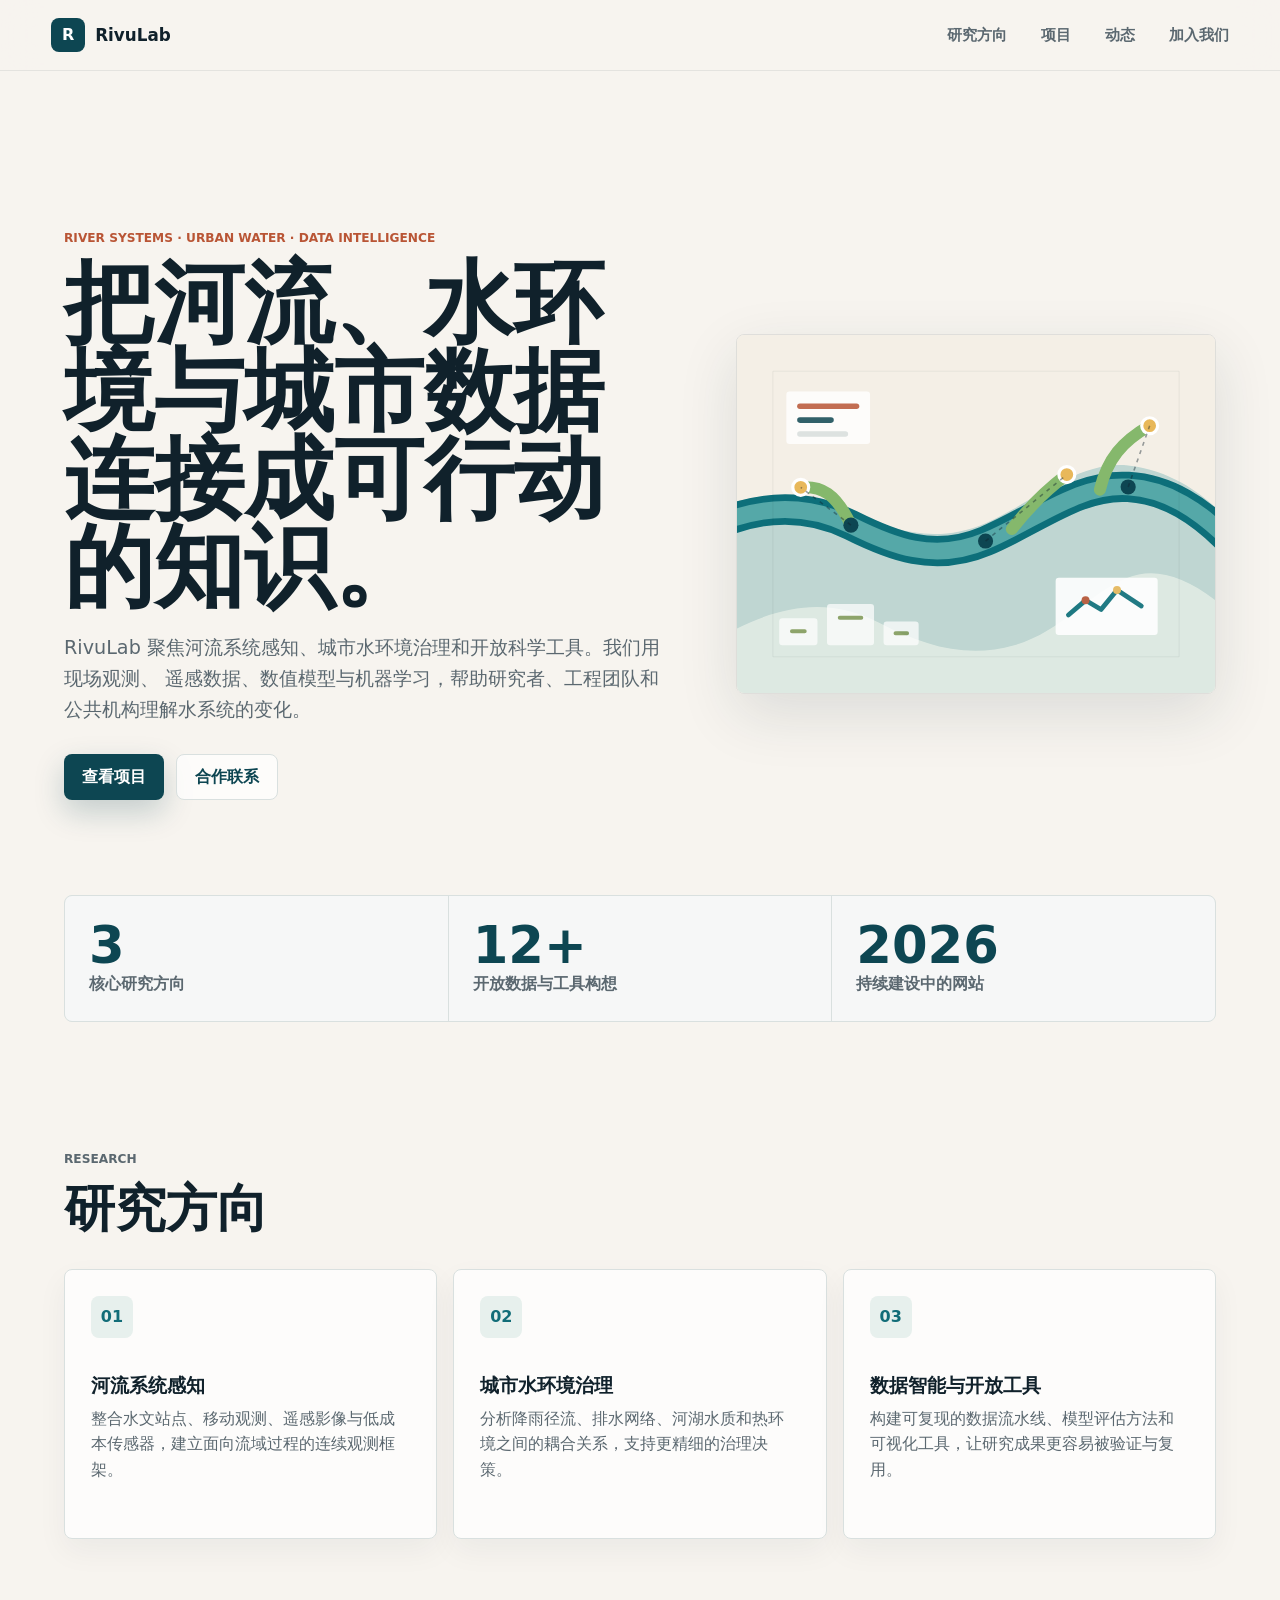
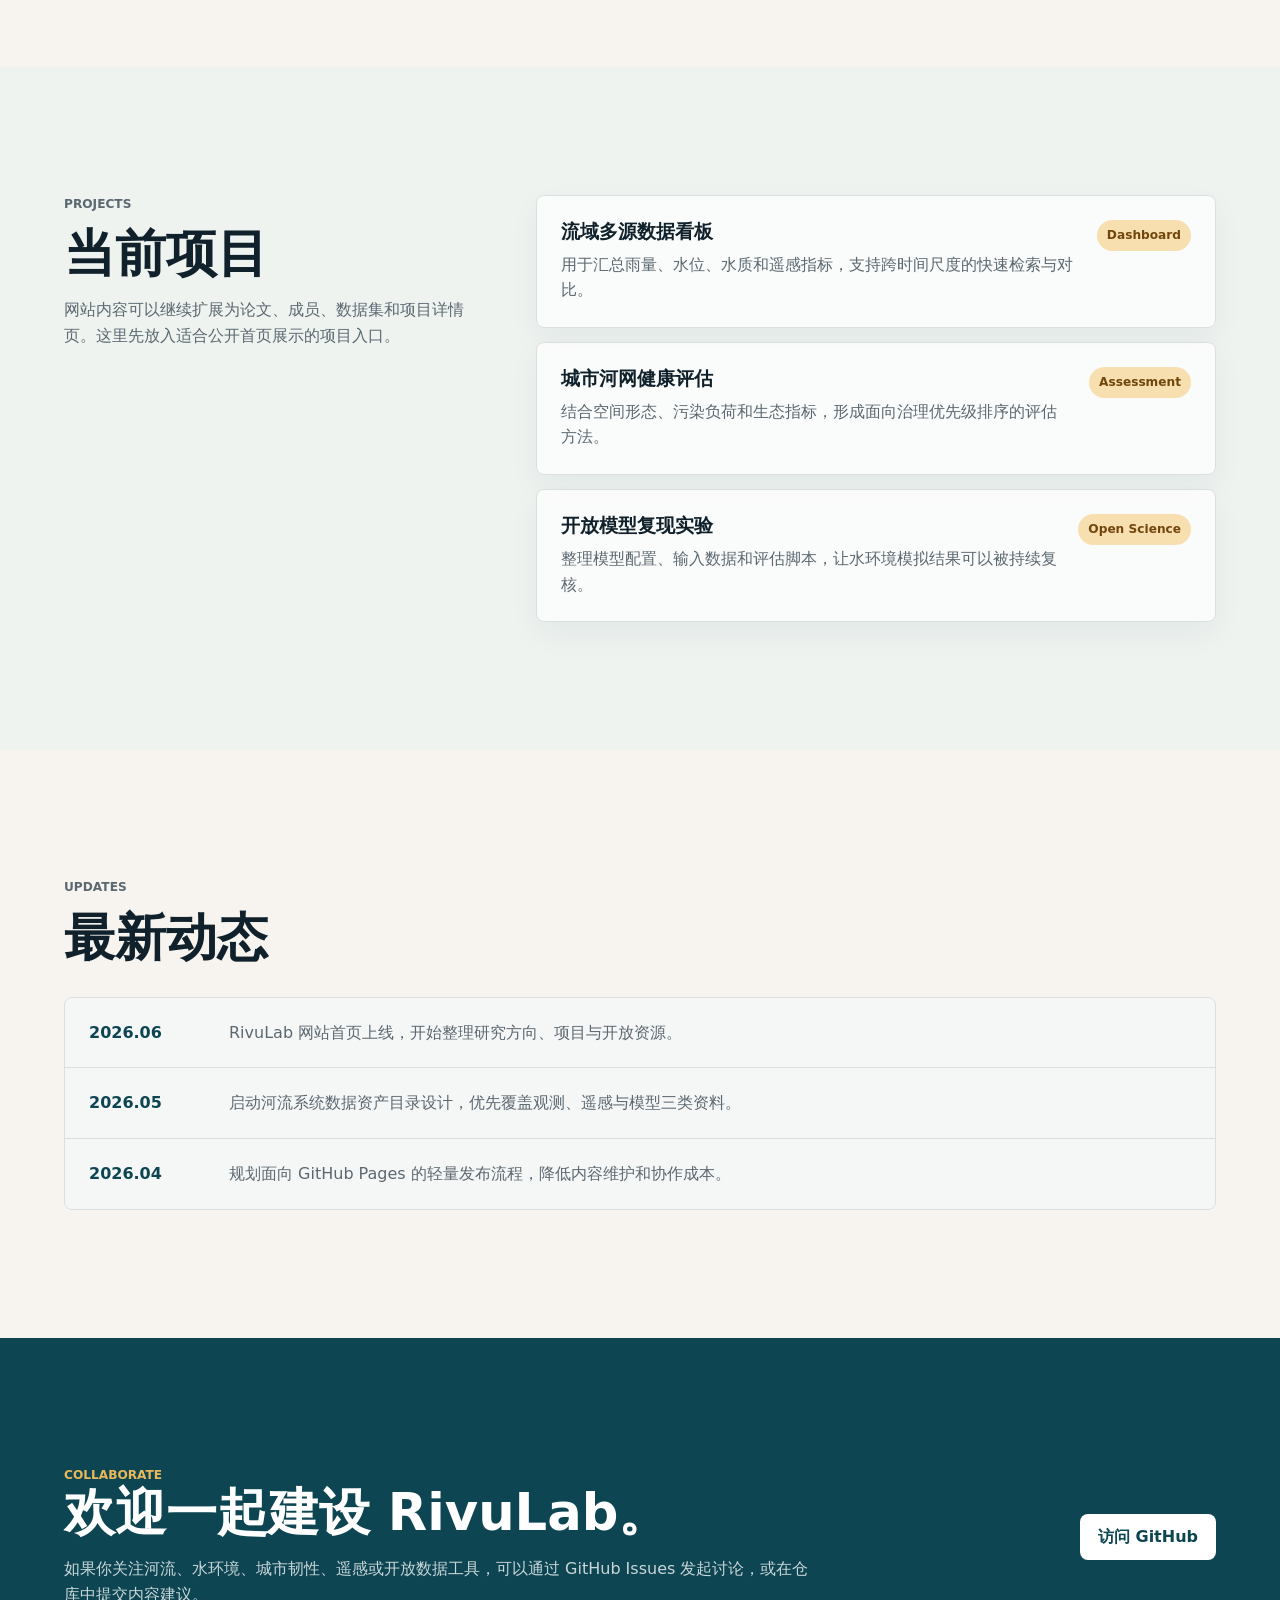
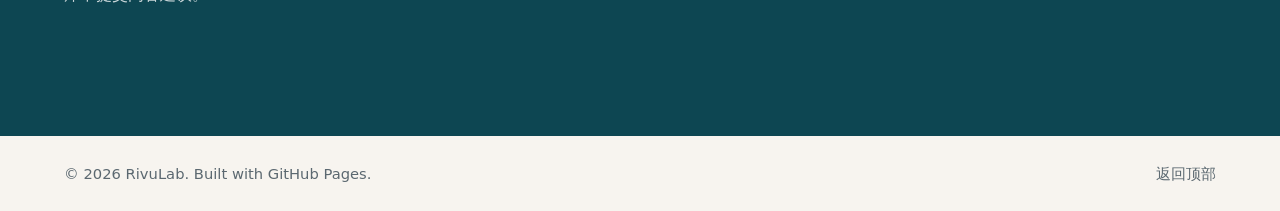
==== index.html @ 09f2ca8d "test-260603" ====
<!doctype html>
<html lang="zh-CN">
  <head>
    <meta charset="utf-8">
    <meta name="viewport" content="width=device-width, initial-scale=1">
    <meta
      name="description"
      content="RivuLab 是一个面向河流系统、城市水环境与数据智能的开放研究实验室。"
    >
    <title>RivuLab | 河流系统与数据智能实验室</title>
    <link rel="stylesheet" href="styles.css">
  </head>
  <body>
    <header class="site-header">
      <a class="brand" href="#top" aria-label="RivuLab 首页">
        <span class="brand-mark" aria-hidden="true">R</span>
        <span>RivuLab</span>
      </a>
      <button class="nav-toggle" type="button" aria-expanded="false" aria-controls="site-nav">
        <span class="sr-only">打开导航</span>
        <span></span>
        <span></span>
        <span></span>
      </button>
      <nav id="site-nav" class="site-nav" aria-label="主导航">
        <a href="#research">研究方向</a>
        <a href="#projects">项目</a>
        <a href="#news">动态</a>
        <a href="#join">加入我们</a>
      </nav>
    </header>

    <main id="top">
      <section class="hero">
        <div class="hero-copy">
          <p class="eyebrow">River Systems · Urban Water · Data Intelligence</p>
          <h1>把河流、水环境与城市数据连接成可行动的知识。</h1>
          <p class="hero-text">
            RivuLab 聚焦河流系统感知、城市水环境治理和开放科学工具。我们用现场观测、
            遥感数据、数值模型与机器学习，帮助研究者、工程团队和公共机构理解水系统的变化。
          </p>
          <div class="hero-actions" aria-label="快速入口">
            <a class="button primary" href="#projects">查看项目</a>
            <a class="button secondary" href="#join">合作联系</a>
          </div>
        </div>
        <figure class="hero-visual">
          <img src="assets/rivulab-field.svg" alt="河网、传感节点与数据流构成的 RivuLab 研究场景">
        </figure>
      </section>

      <section class="metrics" aria-label="实验室概览">
        <div>
          <strong>3</strong>
          <span>核心研究方向</span>
        </div>
        <div>
          <strong>12+</strong>
          <span>开放数据与工具构想</span>
        </div>
        <div>
          <strong>2026</strong>
          <span>持续建设中的网站</span>
        </div>
      </section>

      <section id="research" class="section">
        <div class="section-heading">
          <p class="eyebrow">Research</p>
          <h2>研究方向</h2>
        </div>
        <div class="feature-grid">
          <article class="feature">
            <span class="feature-icon">01</span>
            <h3>河流系统感知</h3>
            <p>
              整合水文站点、移动观测、遥感影像与低成本传感器，建立面向流域过程的连续观测框架。
            </p>
          </article>
          <article class="feature">
            <span class="feature-icon">02</span>
            <h3>城市水环境治理</h3>
            <p>
              分析降雨径流、排水网络、河湖水质和热环境之间的耦合关系，支持更精细的治理决策。
            </p>
          </article>
          <article class="feature">
            <span class="feature-icon">03</span>
            <h3>数据智能与开放工具</h3>
            <p>
              构建可复现的数据流水线、模型评估方法和可视化工具，让研究成果更容易被验证与复用。
            </p>
          </article>
        </div>
      </section>

      <section id="projects" class="section split-section">
        <div class="section-heading">
          <p class="eyebrow">Projects</p>
          <h2>当前项目</h2>
          <p>
            网站内容可以继续扩展为论文、成员、数据集和项目详情页。这里先放入适合公开首页展示的项目入口。
          </p>
        </div>
        <div class="project-list">
          <article class="project">
            <div>
              <h3>流域多源数据看板</h3>
              <p>用于汇总雨量、水位、水质和遥感指标，支持跨时间尺度的快速检索与对比。</p>
            </div>
            <span>Dashboard</span>
          </article>
          <article class="project">
            <div>
              <h3>城市河网健康评估</h3>
              <p>结合空间形态、污染负荷和生态指标，形成面向治理优先级排序的评估方法。</p>
            </div>
            <span>Assessment</span>
          </article>
          <article class="project">
            <div>
              <h3>开放模型复现实验</h3>
              <p>整理模型配置、输入数据和评估脚本，让水环境模拟结果可以被持续复核。</p>
            </div>
            <span>Open Science</span>
          </article>
        </div>
      </section>

      <section id="news" class="section">
        <div class="section-heading">
          <p class="eyebrow">Updates</p>
          <h2>最新动态</h2>
        </div>
        <div class="timeline">
          <article>
            <time datetime="2026-06">2026.06</time>
            <p>RivuLab 网站首页上线，开始整理研究方向、项目与开放资源。</p>
          </article>
          <article>
            <time datetime="2026-05">2026.05</time>
            <p>启动河流系统数据资产目录设计，优先覆盖观测、遥感与模型三类资料。</p>
          </article>
          <article>
            <time datetime="2026-04">2026.04</time>
            <p>规划面向 GitHub Pages 的轻量发布流程，降低内容维护和协作成本。</p>
          </article>
        </div>
      </section>

      <section id="join" class="cta-section">
        <div>
          <p class="eyebrow">Collaborate</p>
          <h2>欢迎一起建设 RivuLab。</h2>
          <p>
            如果你关注河流、水环境、城市韧性、遥感或开放数据工具，可以通过 GitHub Issues
            发起讨论，或在仓库中提交内容建议。
          </p>
        </div>
        <a class="button primary" href="https://github.com/rivulab/rivulab.github.io">访问 GitHub</a>
      </section>
    </main>

    <footer class="site-footer">
      <p>© <span id="year">2026</span> RivuLab. Built with GitHub Pages.</p>
      <a href="#top">返回顶部</a>
    </footer>

    <script src="script.js"></script>
  </body>
</html>
---- styles.css ----
:root {
  color-scheme: light;
  --ink: #10212b;
  --muted: #5b6870;
  --paper: #f7f4ef;
  --surface: #ffffff;
  --line: #d9e0df;
  --river: #126d78;
  --river-dark: #0d4652;
  --moss: #6f8a3d;
  --clay: #b95535;
  --sun: #e8b85a;
  --shadow: 0 20px 60px rgba(24, 47, 54, 0.12);
}

* {
  box-sizing: border-box;
}

html {
  scroll-behavior: smooth;
}

body {
  margin: 0;
  background: var(--paper);
  color: var(--ink);
  font-family:
    Inter, ui-sans-serif, system-ui, -apple-system, BlinkMacSystemFont, "Segoe UI",
    "PingFang SC", "Hiragino Sans GB", "Microsoft YaHei", sans-serif;
  line-height: 1.6;
}

a {
  color: inherit;
  text-decoration: none;
}

img {
  display: block;
  max-width: 100%;
}

.site-header {
  position: sticky;
  top: 0;
  z-index: 10;
  display: flex;
  align-items: center;
  justify-content: space-between;
  gap: 24px;
  padding: 18px clamp(18px, 4vw, 56px);
  border-bottom: 1px solid rgba(16, 33, 43, 0.08);
  background: rgba(247, 244, 239, 0.92);
  backdrop-filter: blur(18px);
}

.brand {
  display: inline-flex;
  align-items: center;
  gap: 10px;
  font-size: 1.05rem;
  font-weight: 800;
}

.brand-mark {
  display: grid;
  width: 34px;
  height: 34px;
  place-items: center;
  border-radius: 8px;
  background: var(--river-dark);
  color: #fff;
  font-size: 1rem;
}

.site-nav {
  display: flex;
  align-items: center;
  gap: clamp(16px, 3vw, 34px);
  color: var(--muted);
  font-size: 0.95rem;
  font-weight: 650;
}

.site-nav a:hover,
.site-footer a:hover {
  color: var(--river);
}

.nav-toggle {
  display: none;
  width: 42px;
  height: 42px;
  border: 1px solid var(--line);
  border-radius: 8px;
  background: var(--surface);
}

.nav-toggle span:not(.sr-only) {
  display: block;
  width: 18px;
  height: 2px;
  margin: 4px auto;
  background: var(--ink);
}

.sr-only {
  position: absolute;
  width: 1px;
  height: 1px;
  padding: 0;
  margin: -1px;
  overflow: hidden;
  clip: rect(0, 0, 0, 0);
  white-space: nowrap;
  border: 0;
}

.hero {
  display: grid;
  grid-template-columns: minmax(0, 1fr) minmax(340px, 0.8fr);
  gap: clamp(32px, 6vw, 72px);
  align-items: center;
  min-height: calc(100vh - 76px);
  padding: clamp(44px, 8vw, 108px) clamp(18px, 5vw, 72px) 40px;
}

.hero-copy {
  max-width: 760px;
}

.eyebrow {
  margin: 0 0 12px;
  color: var(--clay);
  font-size: 0.76rem;
  font-weight: 800;
  letter-spacing: 0;
  text-transform: uppercase;
}

h1,
h2,
h3,
p {
  margin-top: 0;
}

h1 {
  max-width: 900px;
  margin-bottom: 22px;
  font-size: clamp(2.7rem, 7vw, 6.3rem);
  line-height: 0.98;
  letter-spacing: 0;
}

h2 {
  margin-bottom: 16px;
  font-size: clamp(2rem, 4vw, 3.7rem);
  line-height: 1.08;
  letter-spacing: 0;
}

h3 {
  margin-bottom: 8px;
  font-size: 1.2rem;
  line-height: 1.25;
  letter-spacing: 0;
}

.hero-text,
.section-heading p,
.feature p,
.project p,
.cta-section p,
.timeline p {
  color: var(--muted);
}

.hero-text {
  max-width: 680px;
  margin-bottom: 28px;
  font-size: clamp(1rem, 2vw, 1.2rem);
}

.hero-actions {
  display: flex;
  flex-wrap: wrap;
  gap: 12px;
}

.button {
  display: inline-flex;
  min-height: 46px;
  align-items: center;
  justify-content: center;
  border-radius: 8px;
  padding: 0 18px;
  font-weight: 760;
  transition:
    transform 160ms ease,
    box-shadow 160ms ease,
    background 160ms ease;
}

.button:hover {
  transform: translateY(-2px);
}

.button.primary {
  background: var(--river-dark);
  color: #fff;
  box-shadow: 0 12px 30px rgba(13, 70, 82, 0.22);
}

.button.secondary {
  border: 1px solid var(--line);
  background: rgba(255, 255, 255, 0.72);
  color: var(--river-dark);
}

.hero-visual {
  position: relative;
  margin: 0;
}

.hero-visual img {
  width: min(100%, 560px);
  margin-left: auto;
  border: 1px solid rgba(16, 33, 43, 0.1);
  border-radius: 8px;
  box-shadow: var(--shadow);
}

.metrics {
  display: grid;
  grid-template-columns: repeat(3, 1fr);
  gap: 1px;
  margin: 0 clamp(18px, 5vw, 72px);
  overflow: hidden;
  border: 1px solid var(--line);
  border-radius: 8px;
  background: var(--line);
}

.metrics div {
  min-height: 116px;
  padding: 24px;
  background: rgba(255, 255, 255, 0.76);
}

.metrics strong {
  display: block;
  color: var(--river-dark);
  font-size: clamp(2rem, 4vw, 3.4rem);
  line-height: 1;
}

.metrics span {
  color: var(--muted);
  font-weight: 650;
}

.section,
.cta-section {
  padding: clamp(68px, 10vw, 132px) clamp(18px, 5vw, 72px);
}

.section-heading {
  max-width: 720px;
  margin-bottom: 32px;
}

.feature-grid {
  display: grid;
  grid-template-columns: repeat(3, 1fr);
  gap: 16px;
}

.feature,
.project {
  border: 1px solid var(--line);
  border-radius: 8px;
  background: rgba(255, 255, 255, 0.74);
  box-shadow: 0 12px 30px rgba(24, 47, 54, 0.05);
}

.feature {
  min-height: 270px;
  padding: 26px;
}

.feature-icon {
  display: inline-grid;
  width: 42px;
  height: 42px;
  margin-bottom: 36px;
  place-items: center;
  border-radius: 8px;
  background: #e7f0ed;
  color: var(--river);
  font-weight: 850;
}

.split-section {
  display: grid;
  grid-template-columns: minmax(280px, 0.75fr) minmax(0, 1.25fr);
  gap: clamp(28px, 5vw, 64px);
  align-items: start;
  background: #eef3f0;
}

.project-list {
  display: grid;
  gap: 14px;
}

.project {
  display: flex;
  align-items: flex-start;
  justify-content: space-between;
  gap: 18px;
  padding: 24px;
}

.project p {
  margin-bottom: 0;
}

.project span {
  flex: 0 0 auto;
  border-radius: 999px;
  background: #f8dfaf;
  color: #71460d;
  padding: 6px 10px;
  font-size: 0.76rem;
  font-weight: 800;
}

.timeline {
  display: grid;
  gap: 1px;
  overflow: hidden;
  border: 1px solid var(--line);
  border-radius: 8px;
  background: var(--line);
}

.timeline article {
  display: grid;
  grid-template-columns: 120px 1fr;
  gap: 20px;
  padding: 22px 24px;
  background: rgba(255, 255, 255, 0.75);
}

.timeline time {
  color: var(--river-dark);
  font-weight: 850;
}

.timeline p {
  margin-bottom: 0;
}

.cta-section {
  display: flex;
  align-items: center;
  justify-content: space-between;
  gap: 30px;
  background: var(--river-dark);
  color: #fff;
}

.cta-section div {
  max-width: 760px;
}

.cta-section .eyebrow {
  color: var(--sun);
}

.cta-section p {
  margin-bottom: 0;
  color: rgba(255, 255, 255, 0.78);
}

.cta-section .button.primary {
  background: #fff;
  color: var(--river-dark);
  box-shadow: none;
}

.site-footer {
  display: flex;
  align-items: center;
  justify-content: space-between;
  gap: 16px;
  padding: 26px clamp(18px, 5vw, 72px);
  color: var(--muted);
  font-size: 0.92rem;
}

.site-footer p {
  margin-bottom: 0;
}

@media (max-width: 860px) {
  .nav-toggle {
    display: block;
  }

  .site-nav {
    position: absolute;
    top: 72px;
    right: 18px;
    left: 18px;
    display: none;
    flex-direction: column;
    align-items: stretch;
    gap: 0;
    overflow: hidden;
    border: 1px solid var(--line);
    border-radius: 8px;
    background: var(--surface);
    box-shadow: var(--shadow);
  }

  .site-nav.is-open {
    display: flex;
  }

  .site-nav a {
    padding: 14px 16px;
    border-bottom: 1px solid var(--line);
  }

  .site-nav a:last-child {
    border-bottom: 0;
  }

  .hero,
  .split-section {
    grid-template-columns: 1fr;
  }

  .hero {
    min-height: auto;
    padding-top: 56px;
  }

  .hero-visual img {
    width: 100%;
  }

  .feature-grid,
  .metrics {
    grid-template-columns: 1fr;
  }

  .cta-section,
  .site-footer,
  .project {
    align-items: flex-start;
    flex-direction: column;
  }
}

@media (max-width: 520px) {
  .site-header {
    padding-inline: 16px;
  }

  h1 {
    font-size: 2.55rem;
  }

  .button {
    width: 100%;
  }

  .timeline article {
    grid-template-columns: 1fr;
    gap: 6px;
  }
}
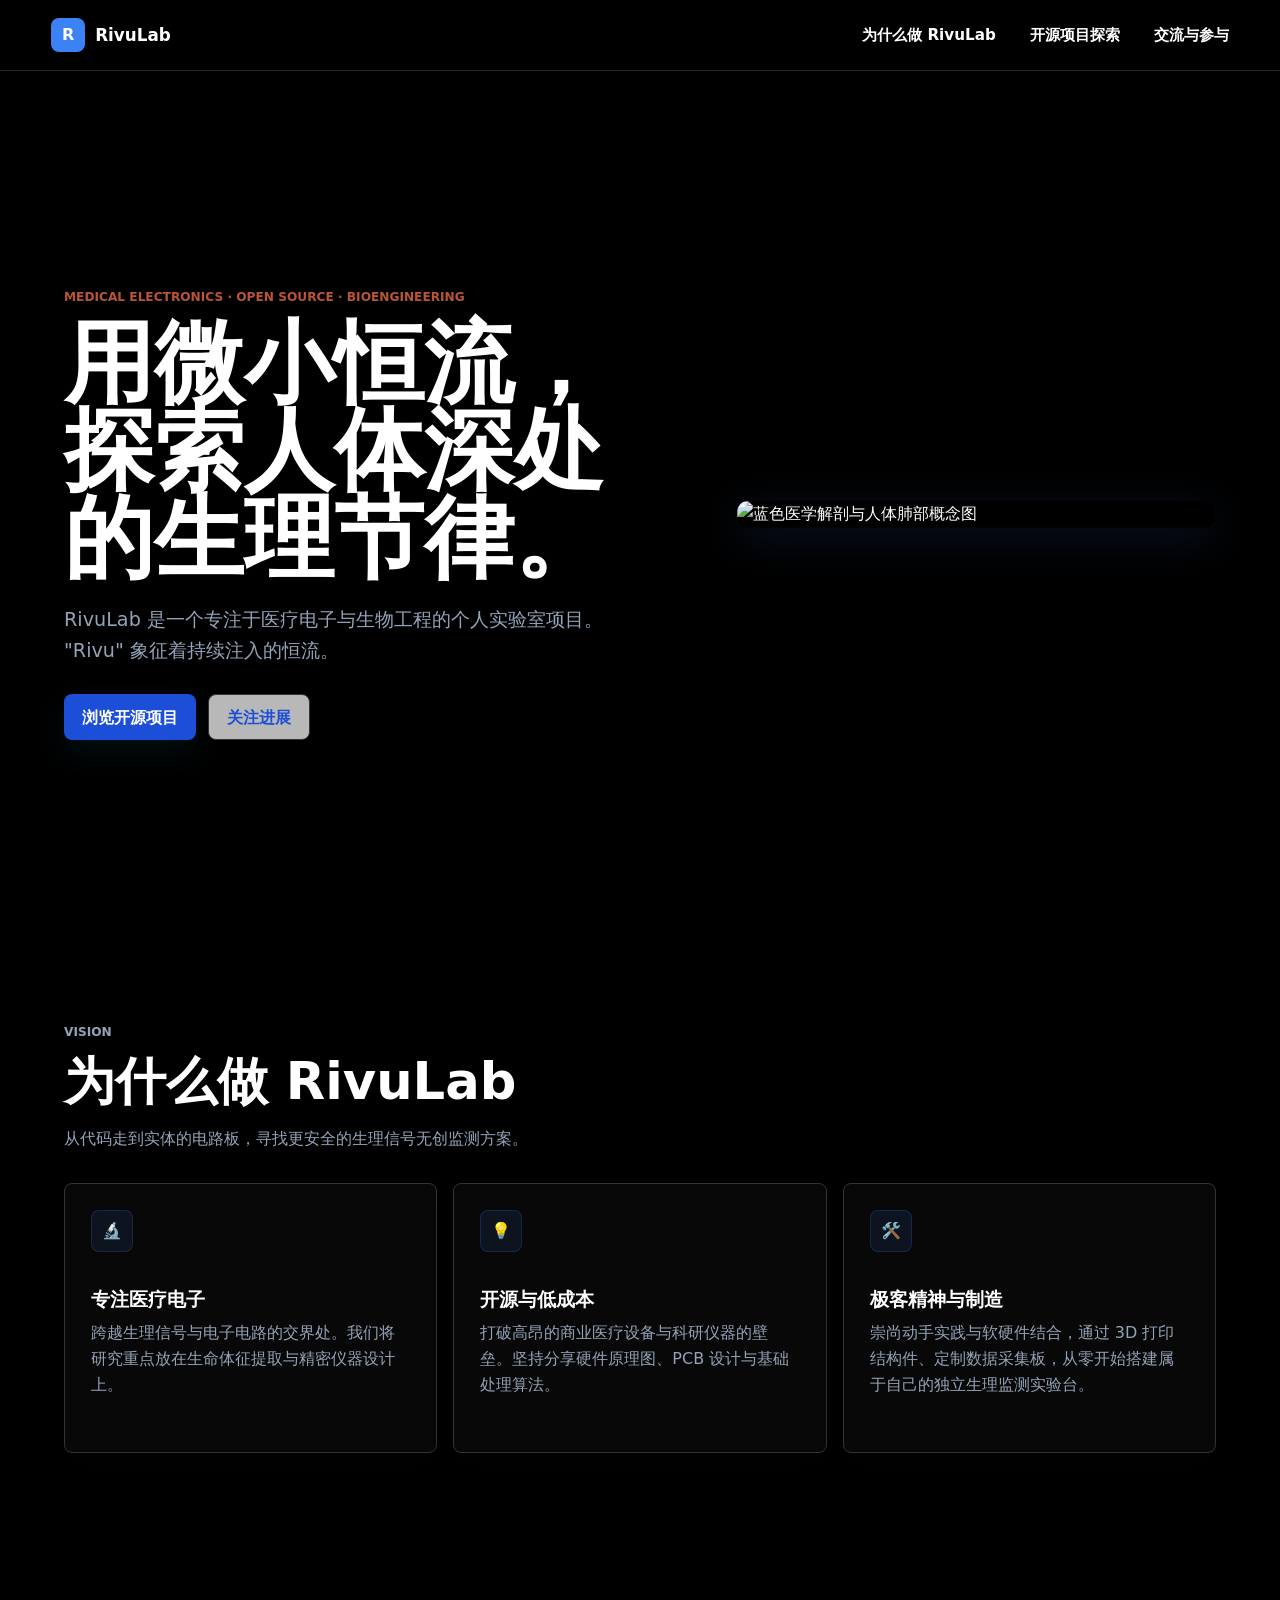
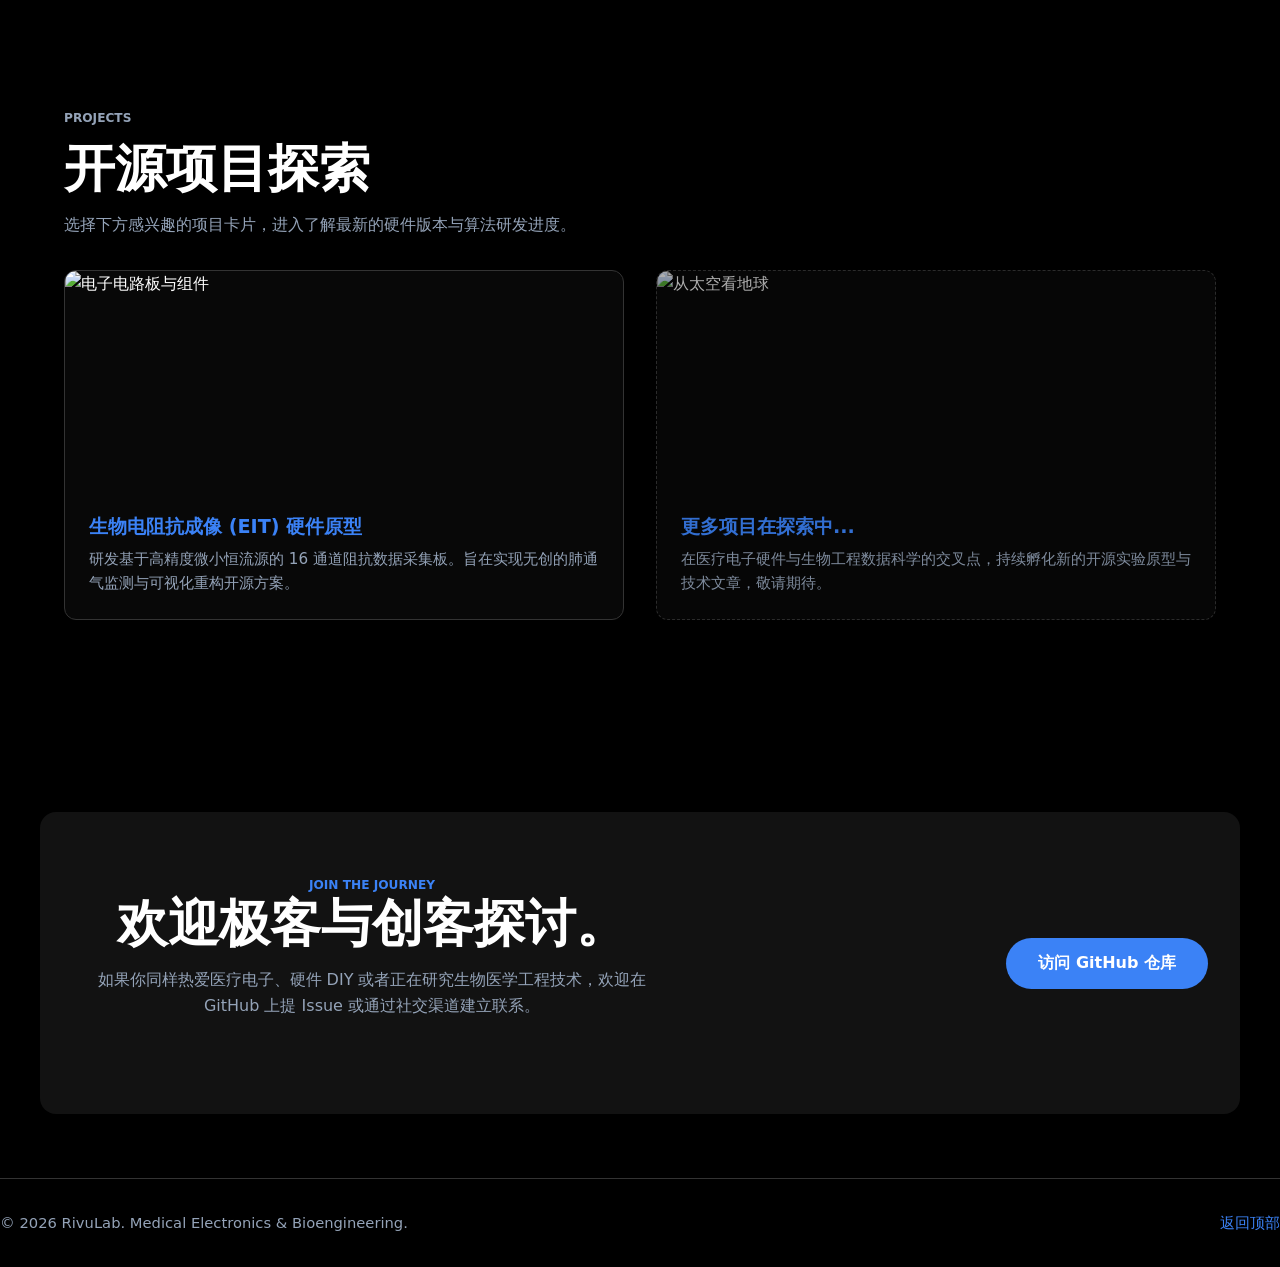
==== commit fde02ffd: "test-260603-1" ====
--- a/index.html
+++ b/index.html
@@ -5,15 +5,15 @@
     <meta name="viewport" content="width=device-width, initial-scale=1">
     <meta
       name="description"
-      content="RivuLab 是一个面向河流系统、城市水环境与数据智能的开放研究实验室。"
+      content="RivuLab 专注于医疗电子与生物工程的个人实验室项目。"
     >
-    <title>RivuLab | 河流系统与数据智能实验室</title>
+    <title>RivuLab | 医疗电子与生物工程实验室</title>
     <link rel="stylesheet" href="styles.css">
   </head>
   <body>
     <header class="site-header">
       <a class="brand" href="#top" aria-label="RivuLab 首页">
-        <span class="brand-mark" aria-hidden="true">R</span>
+        <span class="brand-mark" aria-hidden="true" style="background:var(--river);">R</span>
         <span>RivuLab</span>
       </a>
       <button class="nav-toggle" type="button" aria-expanded="false" aria-controls="site-nav">
@@ -23,147 +23,105 @@
         <span></span>
       </button>
       <nav id="site-nav" class="site-nav" aria-label="主导航">
-        <a href="#research">研究方向</a>
-        <a href="#projects">项目</a>
-        <a href="#news">动态</a>
-        <a href="#join">加入我们</a>
+        <a href="#about">为什么做 RivuLab</a>
+        <a href="#projects">开源项目探索</a>
+        <a href="#join">交流与参与</a>
       </nav>
     </header>
 
     <main id="top">
       <section class="hero">
         <div class="hero-copy">
-          <p class="eyebrow">River Systems · Urban Water · Data Intelligence</p>
-          <h1>把河流、水环境与城市数据连接成可行动的知识。</h1>
+          <p class="eyebrow">Medical Electronics &middot; Open Source &middot; Bioengineering</p>
+          <h1>用微小恒流，探索人体深处的生理节律。</h1>
           <p class="hero-text">
-            RivuLab 聚焦河流系统感知、城市水环境治理和开放科学工具。我们用现场观测、
-            遥感数据、数值模型与机器学习，帮助研究者、工程团队和公共机构理解水系统的变化。
+            RivuLab 是一个专注于医疗电子与生物工程的个人实验室项目。<br>"Rivu" 象征着持续注入的恒流。
           </p>
           <div class="hero-actions" aria-label="快速入口">
-            <a class="button primary" href="#projects">查看项目</a>
-            <a class="button secondary" href="#join">合作联系</a>
+            <a class="button primary" href="#projects">浏览开源项目</a>
+            <a class="button secondary" href="#join">关注进展</a>
           </div>
         </div>
         <figure class="hero-visual">
-          <img src="assets/rivulab-field.svg" alt="河网、传感节点与数据流构成的 RivuLab 研究场景">
+          <!-- 替换为人体肺模型/医学扫描的图像 -->
+          <img src="https://images.unsplash.com/photo-1599045118108-bf9954418b76?q=80&w=800&auto=format&fit=crop" alt="蓝色医学解剖与人体肺部概念图" style="border-radius: 12px; box-shadow: var(--shadow);">
         </figure>
       </section>
 
-      <section class="metrics" aria-label="实验室概览">
-        <div>
-          <strong>3</strong>
-          <span>核心研究方向</span>
-        </div>
-        <div>
-          <strong>12+</strong>
-          <span>开放数据与工具构想</span>
-        </div>
-        <div>
-          <strong>2026</strong>
-          <span>持续建设中的网站</span>
-        </div>
-      </section>
-
-      <section id="research" class="section">
+      <section id="about" class="section">
         <div class="section-heading">
-          <p class="eyebrow">Research</p>
-          <h2>研究方向</h2>
+          <p class="eyebrow">Vision</p>
+          <h2>为什么做 RivuLab</h2>
+          <p>从代码走到实体的电路板，寻找更安全的生理信号无创监测方案。</p>
         </div>
         <div class="feature-grid">
           <article class="feature">
-            <span class="feature-icon">01</span>
-            <h3>河流系统感知</h3>
+            <span class="feature-icon" style="color:var(--river);">🔬</span>
+            <h3>专注医疗电子</h3>
             <p>
-              整合水文站点、移动观测、遥感影像与低成本传感器，建立面向流域过程的连续观测框架。
+              跨越生理信号与电子电路的交界处。我们将研究重点放在生命体征提取与精密仪器设计上。
             </p>
           </article>
           <article class="feature">
-            <span class="feature-icon">02</span>
-            <h3>城市水环境治理</h3>
+            <span class="feature-icon" style="color:var(--river);">💡</span>
+            <h3>开源与低成本</h3>
             <p>
-              分析降雨径流、排水网络、河湖水质和热环境之间的耦合关系，支持更精细的治理决策。
+              打破高昂的商业医疗设备与科研仪器的壁垒。坚持分享硬件原理图、PCB 设计与基础处理算法。
             </p>
           </article>
           <article class="feature">
-            <span class="feature-icon">03</span>
-            <h3>数据智能与开放工具</h3>
+            <span class="feature-icon" style="color:var(--river);">🛠️</span>
+            <h3>极客精神与制造</h3>
             <p>
-              构建可复现的数据流水线、模型评估方法和可视化工具，让研究成果更容易被验证与复用。
+              崇尚动手实践与软硬件结合，通过 3D 打印结构件、定制数据采集板，从零开始搭建属于自己的独立生理监测实验台。
             </p>
           </article>
         </div>
       </section>
 
-      <section id="projects" class="section split-section">
+      <section id="projects" class="section">
         <div class="section-heading">
           <p class="eyebrow">Projects</p>
-          <h2>当前项目</h2>
-          <p>
-            网站内容可以继续扩展为论文、成员、数据集和项目详情页。这里先放入适合公开首页展示的项目入口。
-          </p>
+          <h2>开源项目探索</h2>
+          <p>选择下方感兴趣的项目卡片，进入了解最新的硬件版本与算法研发进度。</p>
         </div>
-        <div class="project-list">
-          <article class="project">
-            <div>
-              <h3>流域多源数据看板</h3>
-              <p>用于汇总雨量、水位、水质和遥感指标，支持跨时间尺度的快速检索与对比。</p>
-            </div>
-            <span>Dashboard</span>
-          </article>
-          <article class="project">
-            <div>
-              <h3>城市河网健康评估</h3>
-              <p>结合空间形态、污染负荷和生态指标，形成面向治理优先级排序的评估方法。</p>
-            </div>
-            <span>Assessment</span>
-          </article>
-          <article class="project">
-            <div>
-              <h3>开放模型复现实验</h3>
-              <p>整理模型配置、输入数据和评估脚本，让水环境模拟结果可以被持续复核。</p>
-            </div>
-            <span>Open Science</span>
-          </article>
+        
+        <div class="project-grid">
+           <!-- 项目1卡片：EIT硬件，用户可以点击进入专属页面 -->
+           <a href="project-eit.html" class="project-card">
+               <img src="https://images.unsplash.com/photo-1518770660439-4636190af475?q=80&w=600&auto=format&fit=crop" alt="电子电路板与组件">
+               <div class="project-card-content">
+                   <h3>生物电阻抗成像 (EIT) 硬件原型</h3>
+                   <p>研发基于高精度微小恒流源的 16 通道阻抗数据采集板。旨在实现无创的肺通气监测与可视化重构开源方案。</p>
+               </div>
+           </a>
+
+           <!-- 项目2卡片：预留项目 -->
+           <a href="#future" class="project-card" style="opacity: 0.85; border-style: dashed;">
+               <img src="https://images.unsplash.com/photo-1451187580459-43490279c0fa?q=80&w=600&auto=format&fit=crop" alt="从太空看地球" style="opacity: 0.8;">
+               <div class="project-card-content">
+                   <h3>更多项目在探索中...</h3>
+                   <p>在医疗电子硬件与生物工程数据科学的交叉点，持续孵化新的开源实验原型与技术文章，敬请期待。</p>
+               </div>
+           </a>
         </div>
       </section>
 
-      <section id="news" class="section">
-        <div class="section-heading">
-          <p class="eyebrow">Updates</p>
-          <h2>最新动态</h2>
-        </div>
-        <div class="timeline">
-          <article>
-            <time datetime="2026-06">2026.06</time>
-            <p>RivuLab 网站首页上线，开始整理研究方向、项目与开放资源。</p>
-          </article>
-          <article>
-            <time datetime="2026-05">2026.05</time>
-            <p>启动河流系统数据资产目录设计，优先覆盖观测、遥感与模型三类资料。</p>
-          </article>
-          <article>
-            <time datetime="2026-04">2026.04</time>
-            <p>规划面向 GitHub Pages 的轻量发布流程，降低内容维护和协作成本。</p>
-          </article>
-        </div>
-      </section>
-
-      <section id="join" class="cta-section">
+      <section id="join" class="cta-section" style="background-color: var(--surface); padding: 4rem 2rem; border-radius: 16px; margin: 4rem auto; max-width: 1200px; text-align: center;">
         <div>
-          <p class="eyebrow">Collaborate</p>
-          <h2>欢迎一起建设 RivuLab。</h2>
-          <p>
-            如果你关注河流、水环境、城市韧性、遥感或开放数据工具，可以通过 GitHub Issues
-            发起讨论，或在仓库中提交内容建议。
+          <p class="eyebrow" style="color: var(--river);">Join the journey</p>
+          <h2>欢迎极客与创客探讨。</h2>
+          <p style="max-width: 600px; margin: 0 auto 2rem; color: var(--muted);">
+            如果你同样热爱医疗电子、硬件 DIY 或者正在研究生物医学工程技术，欢迎在 GitHub 上提 Issue 或通过社交渠道建立联系。
           </p>
         </div>
-        <a class="button primary" href="https://github.com/rivulab/rivulab.github.io">访问 GitHub</a>
+        <a class="button primary" href="https://github.com/rivulab" style="background-color: var(--river); color: white; padding: 0.8rem 2rem; border-radius: 30px;">访问 GitHub 仓库</a>
       </section>
     </main>
 
-    <footer class="site-footer">
-      <p>© <span id="year">2026</span> RivuLab. Built with GitHub Pages.</p>
-      <a href="#top">返回顶部</a>
+    <footer class="site-footer" style="text-align: center; padding: 2rem 0; color: var(--muted); border-top: 1px solid var(--line);">
+      <p>© <span id="year">2026</span> RivuLab. Medical Electronics & Bioengineering.</p>
+      <a href="#top" style="color: var(--river);">返回顶部</a>
     </footer>
 
     <script src="script.js"></script>
--- a/styles.css
+++ b/styles.css
@@ -1,16 +1,16 @@
 :root {
-  color-scheme: light;
-  --ink: #10212b;
-  --muted: #5b6870;
-  --paper: #f7f4ef;
-  --surface: #ffffff;
-  --line: #d9e0df;
-  --river: #126d78;
-  --river-dark: #0d4652;
+  color-scheme: dark;
+  --ink: #ffffff;
+  --muted: #94a3b8;
+  --paper: #000000;
+  --surface: #121212;
+  --line: #333333;
+  --river: #3b82f6;
+  --river-dark: #1d4ed8;
   --moss: #6f8a3d;
   --clay: #b95535;
   --sun: #e8b85a;
-  --shadow: 0 20px 60px rgba(24, 47, 54, 0.12);
+  --shadow: 0 10px 40px rgba(59, 130, 246, 0.15);
 }
 
 * {
@@ -50,8 +50,8 @@
   justify-content: space-between;
   gap: 24px;
   padding: 18px clamp(18px, 4vw, 56px);
-  border-bottom: 1px solid rgba(16, 33, 43, 0.08);
-  background: rgba(247, 244, 239, 0.92);
+  border-bottom: 1px solid rgba(255, 255, 255, 0.15); box-shadow: 0 4px 30px rgba(0, 0, 0, 0.5);
+  background: rgba(0, 0, 0, 0.85); backdrop-filter: blur(12px); -webkit-backdrop-filter: blur(12px);
   backdrop-filter: blur(18px);
 }
 
@@ -78,7 +78,7 @@
   display: flex;
   align-items: center;
   gap: clamp(16px, 3vw, 34px);
-  color: var(--muted);
+  color: #ffffff;
   font-size: 0.95rem;
   font-weight: 650;
 }
@@ -94,7 +94,7 @@
   height: 42px;
   border: 1px solid var(--line);
   border-radius: 8px;
-  background: var(--surface);
+  background: rgba(255,255,255,0.03);
 }
 
 .nav-toggle span:not(.sr-only) {
@@ -281,7 +281,7 @@
 .project {
   border: 1px solid var(--line);
   border-radius: 8px;
-  background: rgba(255, 255, 255, 0.74);
+  background: rgba(255, 255, 255, 0.03); backdrop-filter: blur(10px);
   box-shadow: 0 12px 30px rgba(24, 47, 54, 0.05);
 }
 
@@ -297,7 +297,7 @@
   margin-bottom: 36px;
   place-items: center;
   border-radius: 8px;
-  background: #e7f0ed;
+  background: rgba(59, 130, 246, 0.1); border: 1px solid rgba(59, 130, 246, 0.2);
   color: var(--river);
   font-weight: 850;
 }
@@ -422,7 +422,7 @@
     overflow: hidden;
     border: 1px solid var(--line);
     border-radius: 8px;
-    background: var(--surface);
+    background: rgba(255,255,255,0.03);
     box-shadow: var(--shadow);
   }
 
@@ -484,3 +484,42 @@
     gap: 6px;
   }
 }
+
+.project-grid {
+  display: grid;
+  grid-template-columns: repeat(auto-fit, minmax(300px, 1fr));
+  gap: 2rem;
+  margin-top: 2rem;
+}
+.project-card {
+  background: rgba(255,255,255,0.03);
+  border: 1px solid var(--line);
+  border-radius: 12px;
+  overflow: hidden;
+  transition: transform 0.3s ease, box-shadow 0.3s ease;
+  display: flex;
+  flex-direction: column;
+}
+.project-card:hover {
+  transform: translateY(-5px);
+  box-shadow: var(--shadow);
+  border-color: var(--river);
+}
+.project-card img {
+  width: 100%;
+  height: 220px;
+  object-fit: cover;
+}
+.project-card-content {
+  padding: 1.5rem;
+}
+.project-card h3 {
+  margin-top: 0;
+  margin-bottom: 0.5rem;
+  color: var(--river);
+}
+.project-card p {
+  color: var(--muted);
+  font-size: 0.95rem;
+  margin-bottom: 0;
+}
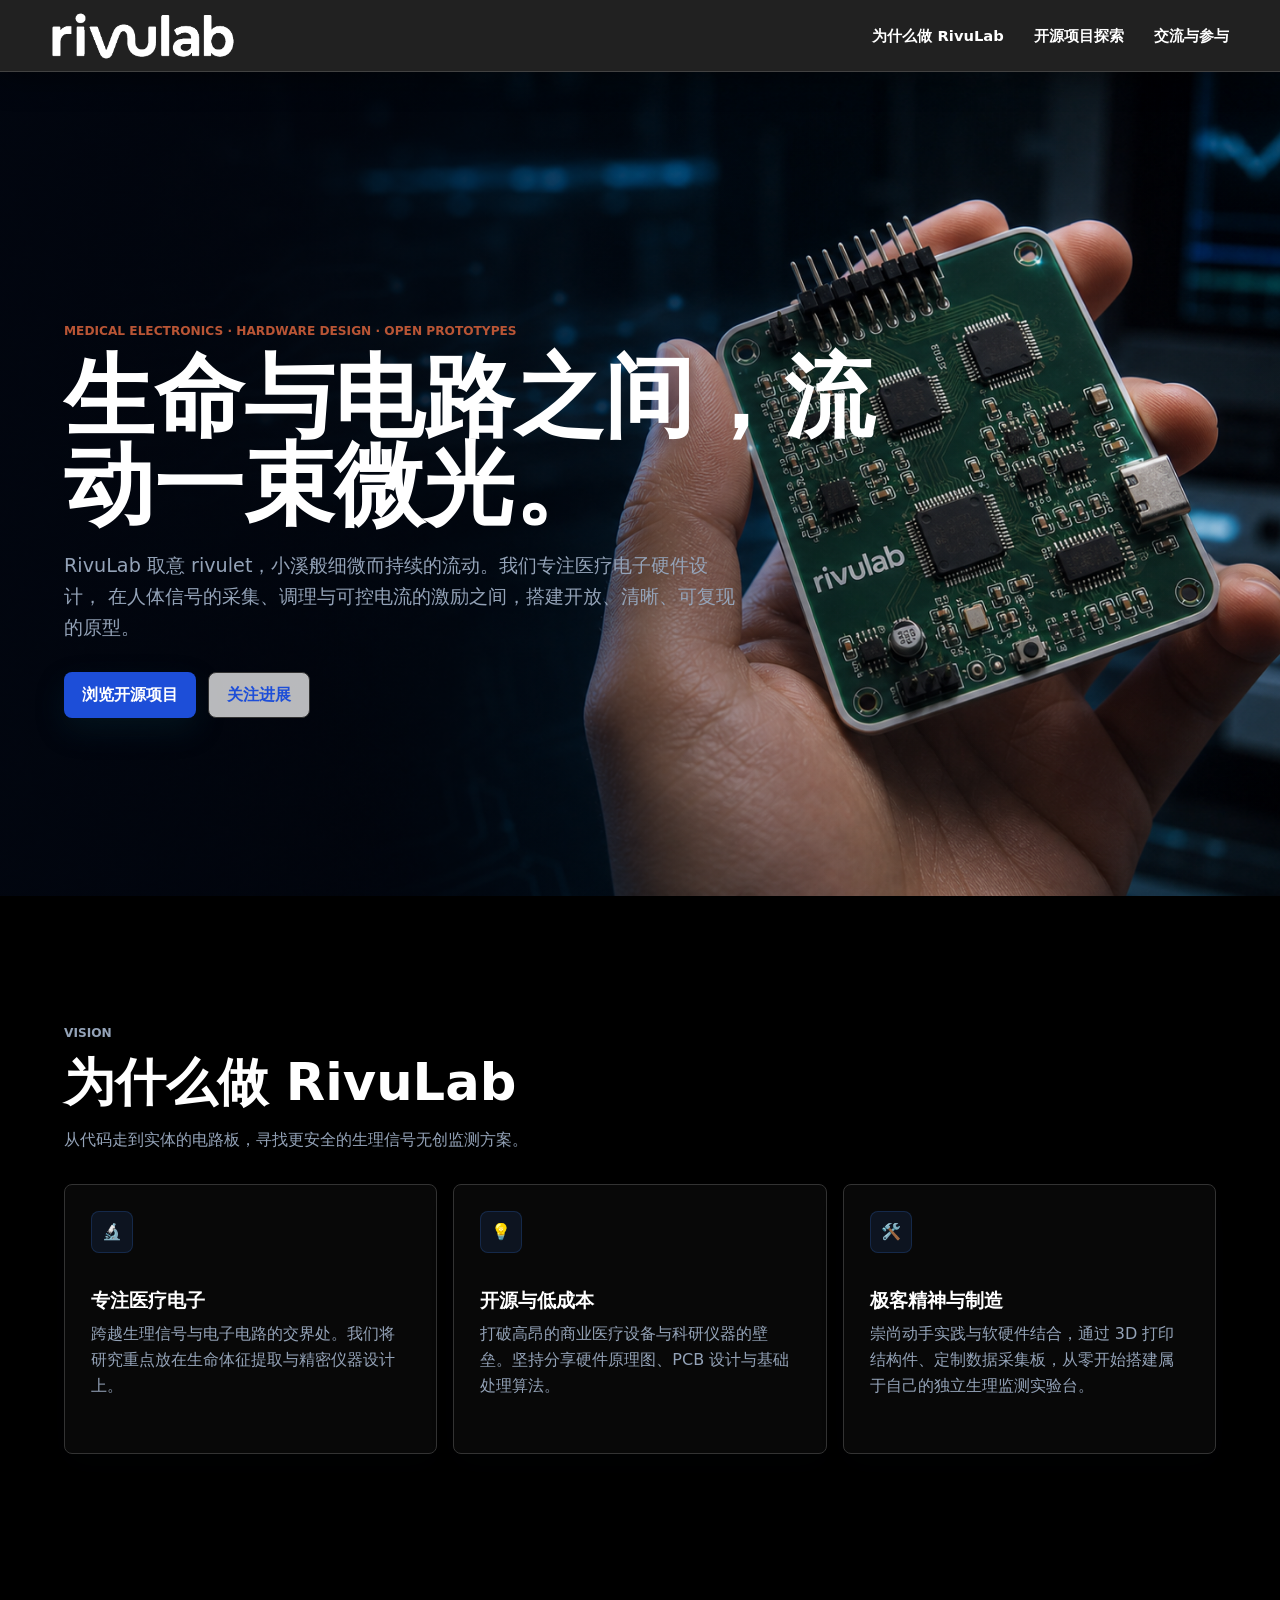
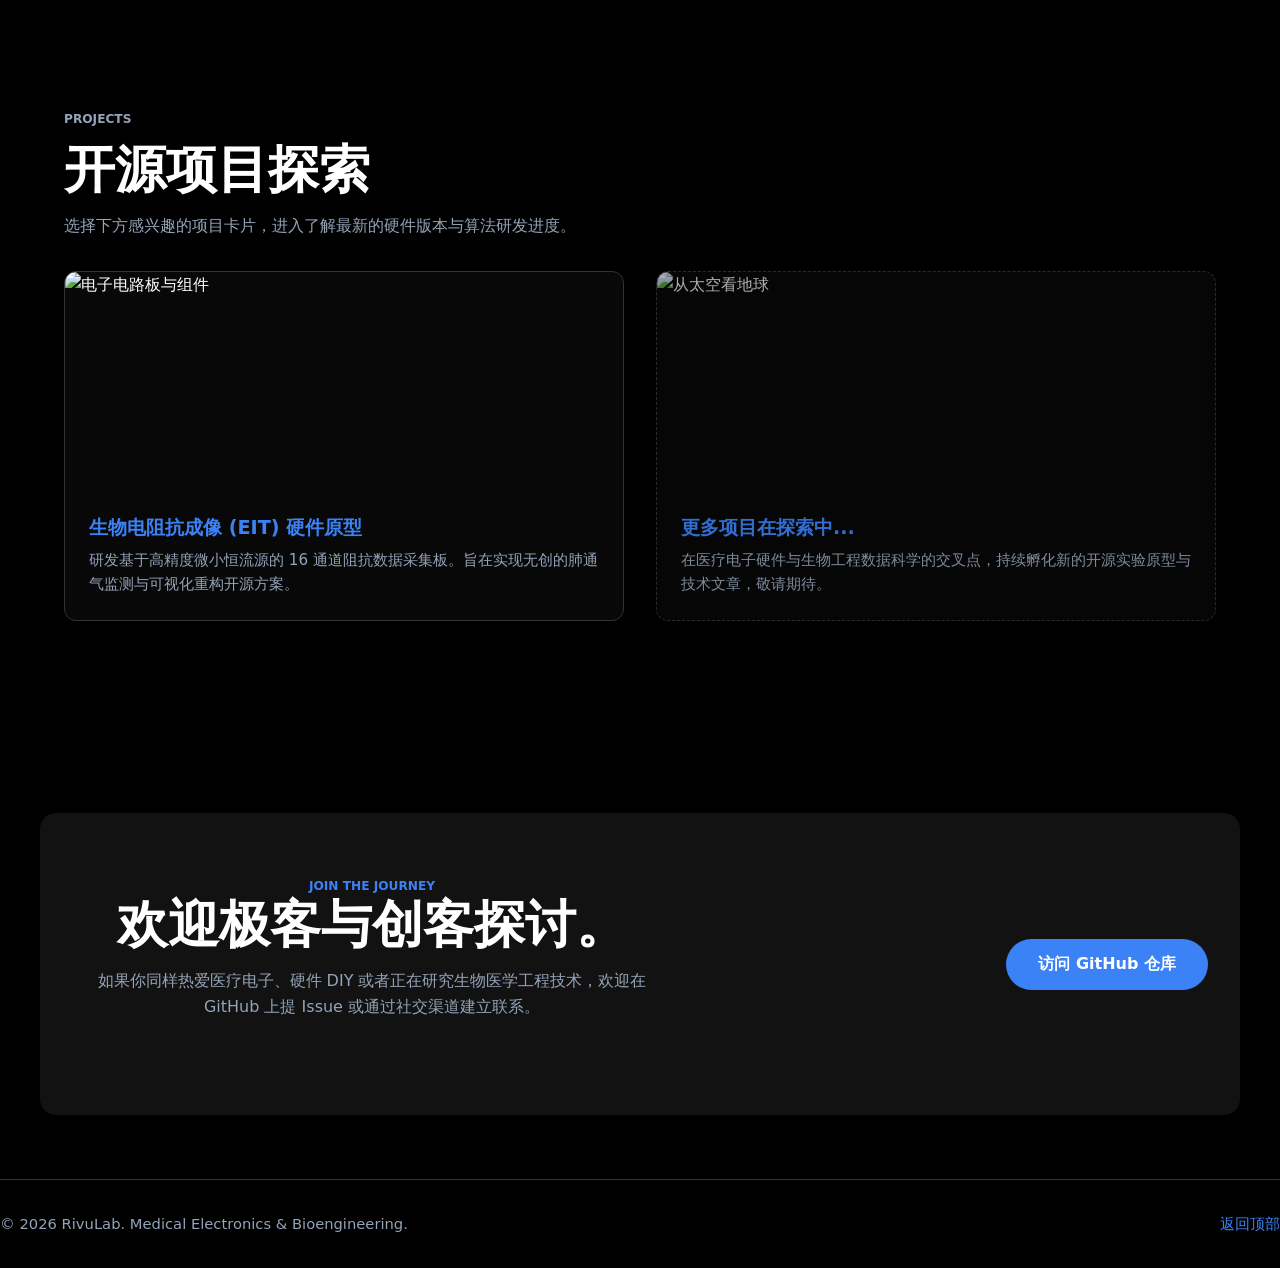
==== commit 3619b971: "test-20260603-2" ====
--- a/index.html
+++ b/index.html
@@ -5,16 +5,16 @@
     <meta name="viewport" content="width=device-width, initial-scale=1">
     <meta
       name="description"
-      content="RivuLab 专注于医疗电子与生物工程的个人实验室项目。"
+      content="RivuLab 专注医疗电子硬件设计，探索人体信号与精密电流之间的开放原型。"
     >
-    <title>RivuLab | 医疗电子与生物工程实验室</title>
+    <title>RivuLab</title>
     <link rel="stylesheet" href="styles.css">
   </head>
   <body>
     <header class="site-header">
       <a class="brand" href="#top" aria-label="RivuLab 首页">
-        <span class="brand-mark" aria-hidden="true" style="background:var(--river);">R</span>
-        <span>RivuLab</span>
+        <img class="brand-wordmark" src="assets/rivulab-wordmark-white.png" alt="" aria-hidden="true">
+        <span class="sr-only">rivulab</span>
       </a>
       <button class="nav-toggle" type="button" aria-expanded="false" aria-controls="site-nav">
         <span class="sr-only">打开导航</span>
@@ -32,20 +32,17 @@
     <main id="top">
       <section class="hero">
         <div class="hero-copy">
-          <p class="eyebrow">Medical Electronics &middot; Open Source &middot; Bioengineering</p>
-          <h1>用微小恒流，探索人体深处的生理节律。</h1>
+          <p class="eyebrow">Medical Electronics &middot; Hardware Design &middot; Open Prototypes</p>
+          <h1>生命与电路之间，流动一束微光。</h1>
           <p class="hero-text">
-            RivuLab 是一个专注于医疗电子与生物工程的个人实验室项目。<br>"Rivu" 象征着持续注入的恒流。
+            RivuLab 取意 rivulet，小溪般细微而持续的流动。我们专注医疗电子硬件设计，
+            在人体信号的采集、调理与可控电流的激励之间，搭建开放、清晰、可复现的原型。
           </p>
           <div class="hero-actions" aria-label="快速入口">
             <a class="button primary" href="#projects">浏览开源项目</a>
             <a class="button secondary" href="#join">关注进展</a>
           </div>
         </div>
-        <figure class="hero-visual">
-          <!-- 替换为人体肺模型/医学扫描的图像 -->
-          <img src="https://images.unsplash.com/photo-1599045118108-bf9954418b76?q=80&w=800&auto=format&fit=crop" alt="蓝色医学解剖与人体肺部概念图" style="border-radius: 12px; box-shadow: var(--shadow);">
-        </figure>
       </section>
 
       <section id="about" class="section">
--- a/styles.css
+++ b/styles.css
@@ -48,10 +48,14 @@
   display: flex;
   align-items: center;
   justify-content: space-between;
-  gap: 24px;
-  padding: 18px clamp(18px, 4vw, 56px);
-  border-bottom: 1px solid rgba(255, 255, 255, 0.15); box-shadow: 0 4px 30px rgba(0, 0, 0, 0.5);
-  background: rgba(0, 0, 0, 0.85); backdrop-filter: blur(12px); -webkit-backdrop-filter: blur(12px);
+  min-height: 72px;
+  gap: clamp(18px, 4vw, 48px);
+  padding: 10px clamp(18px, 4vw, 56px);
+  border-bottom: 1px solid rgba(255, 255, 255, 0.15);
+  box-shadow: 0 4px 30px rgba(0, 0, 0, 0.5);
+  background: rgba(45, 45, 45, 0.75);
+  backdrop-filter: blur(12px);
+  -webkit-backdrop-filter: blur(12px);
   backdrop-filter: blur(18px);
 }
 
@@ -59,28 +63,27 @@
   display: inline-flex;
   align-items: center;
   gap: 10px;
+  flex: 0 0 auto;
   font-size: 1.05rem;
   font-weight: 800;
 }
 
-.brand-mark {
-  display: grid;
-  width: 34px;
-  height: 34px;
-  place-items: center;
-  border-radius: 8px;
-  background: var(--river-dark);
-  color: #fff;
-  font-size: 1rem;
+.brand-wordmark {
+  width: auto;
+  height: clamp(38px, 4.6vw, 48px);
+  max-width: min(220px, 44vw);
+  object-fit: contain;
 }
 
 .site-nav {
   display: flex;
   align-items: center;
-  gap: clamp(16px, 3vw, 34px);
+  justify-content: flex-end;
+  gap: clamp(14px, 2.6vw, 30px);
   color: #ffffff;
-  font-size: 0.95rem;
-  font-weight: 650;
+  font-size: 0.92rem;
+  font-weight: 680;
+  white-space: nowrap;
 }
 
 .site-nav a:hover,
@@ -118,16 +121,21 @@
 }
 
 .hero {
-  display: grid;
-  grid-template-columns: minmax(0, 1fr) minmax(340px, 0.8fr);
-  gap: clamp(32px, 6vw, 72px);
-  align-items: center;
+  position: relative;
+  display: flex;
+  align-items: center;
+  overflow: hidden;
   min-height: calc(100vh - 76px);
-  padding: clamp(44px, 8vw, 108px) clamp(18px, 5vw, 72px) 40px;
+  padding: clamp(72px, 10vw, 128px) clamp(18px, 5vw, 72px) 56px;
+  background:
+    linear-gradient(90deg, rgba(2, 7, 18, 0.78) 0%, rgba(2, 7, 18, 0.48) 38%, rgba(2, 7, 18, 0.08) 68%, rgba(2, 7, 18, 0.04) 100%),
+    url("assets/hero-pcb-heic-rivulab.png") center / cover no-repeat;
 }
 
 .hero-copy {
-  max-width: 760px;
+  position: relative;
+  z-index: 1;
+  max-width: 820px;
 }
 
 .eyebrow {
@@ -217,19 +225,6 @@
   border: 1px solid var(--line);
   background: rgba(255, 255, 255, 0.72);
   color: var(--river-dark);
-}
-
-.hero-visual {
-  position: relative;
-  margin: 0;
-}
-
-.hero-visual img {
-  width: min(100%, 560px);
-  margin-left: auto;
-  border: 1px solid rgba(16, 33, 43, 0.1);
-  border-radius: 8px;
-  box-shadow: var(--shadow);
 }
 
 .metrics {
@@ -406,13 +401,24 @@
 }
 
 @media (max-width: 860px) {
+  .site-header {
+    min-height: 64px;
+    padding-block: 8px;
+  }
+
+  .brand-wordmark {
+    height: 36px;
+    max-width: 168px;
+  }
+
   .nav-toggle {
     display: block;
+    flex: 0 0 auto;
   }
 
   .site-nav {
     position: absolute;
-    top: 72px;
+    top: calc(100% + 8px);
     right: 18px;
     left: 18px;
     display: none;
@@ -439,7 +445,6 @@
     border-bottom: 0;
   }
 
-  .hero,
   .split-section {
     grid-template-columns: 1fr;
   }
@@ -447,10 +452,7 @@
   .hero {
     min-height: auto;
     padding-top: 56px;
-  }
-
-  .hero-visual img {
-    width: 100%;
+    background-position: 62% center;
   }
 
   .feature-grid,
@@ -469,6 +471,11 @@
 @media (max-width: 520px) {
   .site-header {
     padding-inline: 16px;
+  }
+
+  .brand-wordmark {
+    height: 32px;
+    max-width: 148px;
   }
 
   h1 {
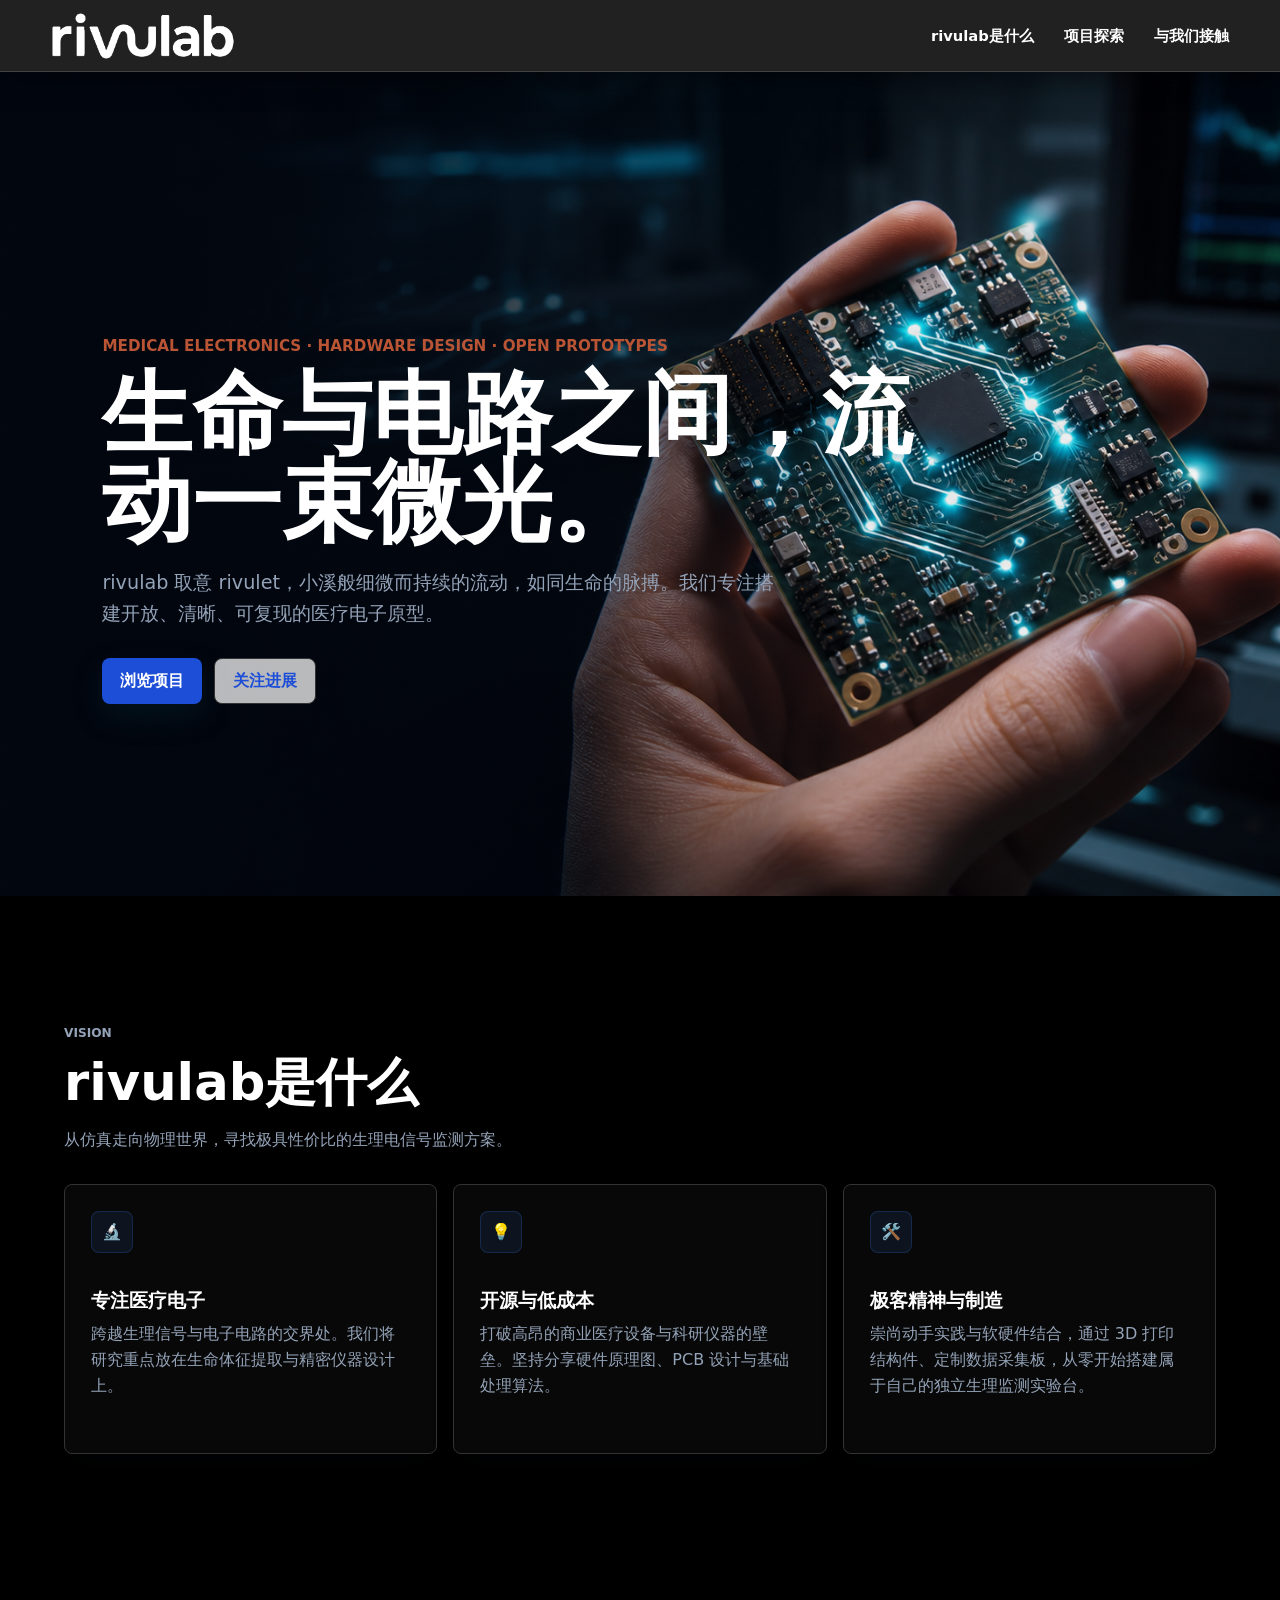
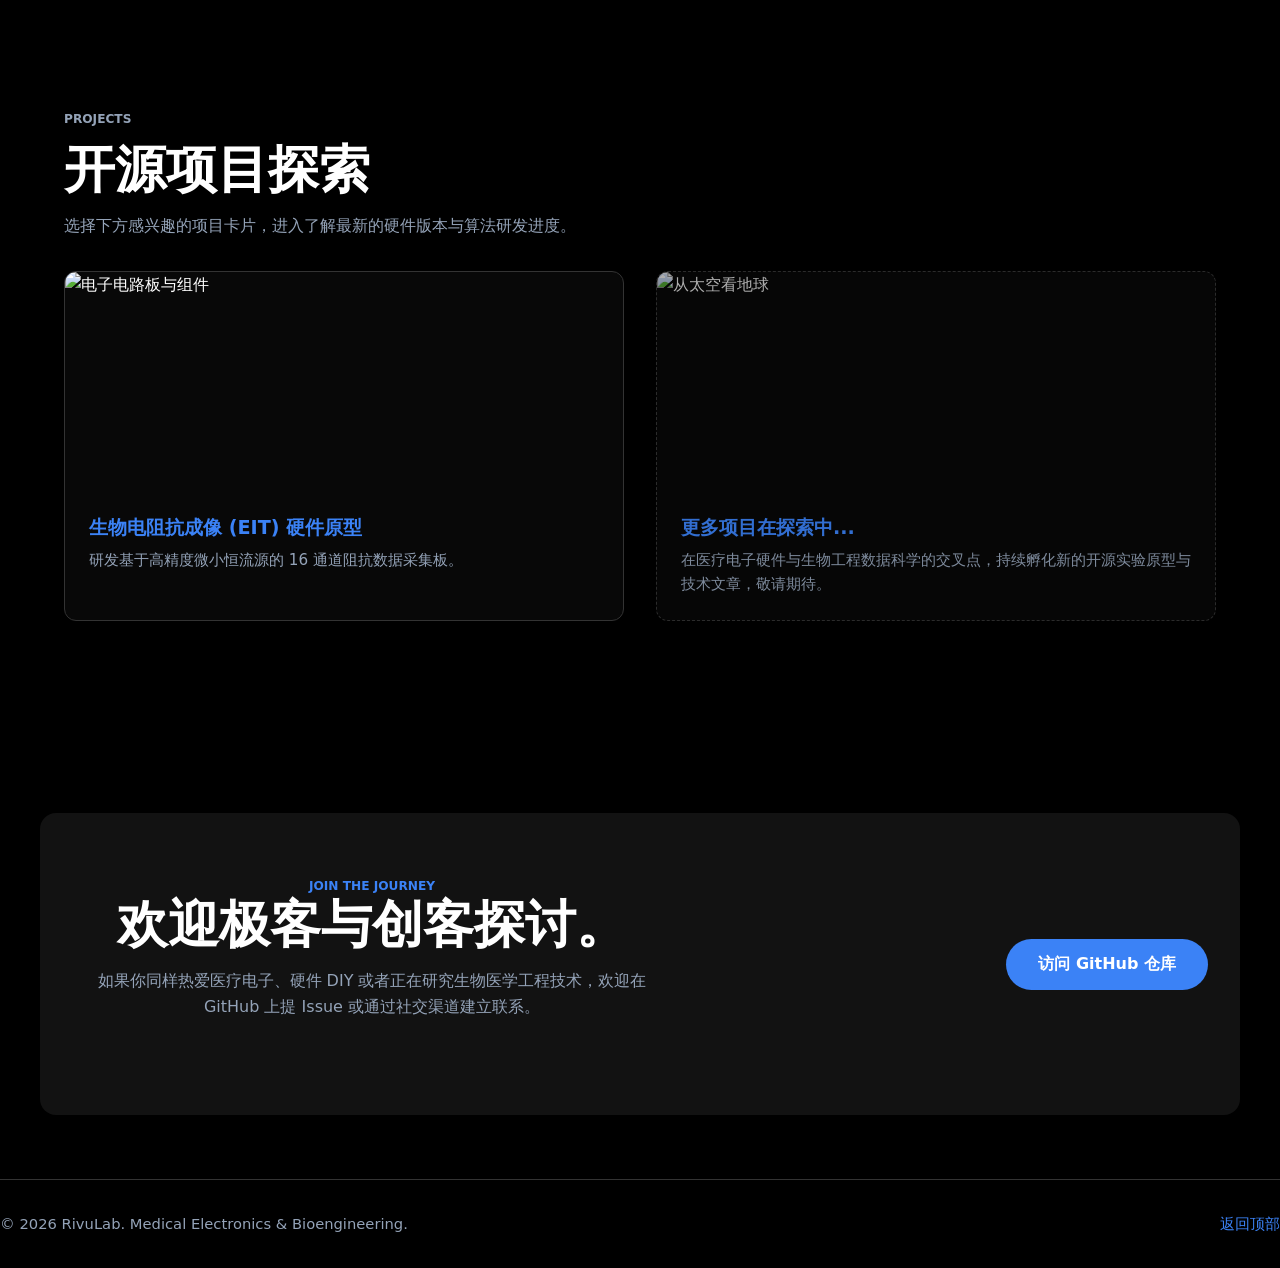
==== commit d44a40b7: "260603-4" ====
--- a/index.html
+++ b/index.html
@@ -5,14 +5,14 @@
     <meta name="viewport" content="width=device-width, initial-scale=1">
     <meta
       name="description"
-      content="RivuLab 专注医疗电子硬件设计，探索人体信号与精密电流之间的开放原型。"
+      content="rivulab 专注医疗电子硬件设计，探索人体信号与精密电流之间的开放原型。"
     >
-    <title>RivuLab</title>
+    <title>rivulab</title>
     <link rel="stylesheet" href="styles.css">
   </head>
   <body>
     <header class="site-header">
-      <a class="brand" href="#top" aria-label="RivuLab 首页">
+      <a class="brand" href="#top" aria-label="rivulab 首页">
         <img class="brand-wordmark" src="assets/rivulab-wordmark-white.png" alt="" aria-hidden="true">
         <span class="sr-only">rivulab</span>
       </a>
@@ -23,9 +23,9 @@
         <span></span>
       </button>
       <nav id="site-nav" class="site-nav" aria-label="主导航">
-        <a href="#about">为什么做 RivuLab</a>
-        <a href="#projects">开源项目探索</a>
-        <a href="#join">交流与参与</a>
+        <a href="#about">rivulab是什么</a>
+        <a href="#projects">项目探索</a>
+        <a href="#join">与我们接触</a>
       </nav>
     </header>
 
@@ -35,11 +35,10 @@
           <p class="eyebrow">Medical Electronics &middot; Hardware Design &middot; Open Prototypes</p>
           <h1>生命与电路之间，流动一束微光。</h1>
           <p class="hero-text">
-            RivuLab 取意 rivulet，小溪般细微而持续的流动。我们专注医疗电子硬件设计，
-            在人体信号的采集、调理与可控电流的激励之间，搭建开放、清晰、可复现的原型。
+            rivulab 取意 rivulet，小溪般细微而持续的流动，如同生命的脉搏。我们专注搭建开放、清晰、可复现的医疗电子原型。
           </p>
           <div class="hero-actions" aria-label="快速入口">
-            <a class="button primary" href="#projects">浏览开源项目</a>
+            <a class="button primary" href="#projects">浏览项目</a>
             <a class="button secondary" href="#join">关注进展</a>
           </div>
         </div>
@@ -48,8 +47,8 @@
       <section id="about" class="section">
         <div class="section-heading">
           <p class="eyebrow">Vision</p>
-          <h2>为什么做 RivuLab</h2>
-          <p>从代码走到实体的电路板，寻找更安全的生理信号无创监测方案。</p>
+          <h2>rivulab是什么</h2>
+          <p>从仿真走向物理世界，寻找极具性价比的生理电信号监测方案。</p>
         </div>
         <div class="feature-grid">
           <article class="feature">
@@ -89,7 +88,7 @@
                <img src="https://images.unsplash.com/photo-1518770660439-4636190af475?q=80&w=600&auto=format&fit=crop" alt="电子电路板与组件">
                <div class="project-card-content">
                    <h3>生物电阻抗成像 (EIT) 硬件原型</h3>
-                   <p>研发基于高精度微小恒流源的 16 通道阻抗数据采集板。旨在实现无创的肺通气监测与可视化重构开源方案。</p>
+                   <p>研发基于高精度微小恒流源的 16 通道阻抗数据采集板。</p>
                </div>
            </a>
 
--- a/styles.css
+++ b/styles.css
@@ -126,10 +126,11 @@
   align-items: center;
   overflow: hidden;
   min-height: calc(100vh - 76px);
-  padding: clamp(72px, 10vw, 128px) clamp(18px, 5vw, 72px) 56px;
+  padding-block: clamp(72px, 10vw, 128px) 56px;
+  padding-inline: clamp(32px, 8vw, 180px) clamp(24px, 6vw, 96px);
   background:
     linear-gradient(90deg, rgba(2, 7, 18, 0.78) 0%, rgba(2, 7, 18, 0.48) 38%, rgba(2, 7, 18, 0.08) 68%, rgba(2, 7, 18, 0.04) 100%),
-    url("assets/hero-pcb-heic-rivulab.png") center / cover no-repeat;
+    url("assets/hero-circuit-hand.png") center / cover no-repeat;
 }
 
 .hero-copy {
@@ -145,6 +146,12 @@
   font-weight: 800;
   letter-spacing: 0;
   text-transform: uppercase;
+}
+
+.hero .eyebrow {
+  margin-bottom: 14px;
+  font-size: 0.95rem;
+  line-height: 1.35;
 }
 
 h1,
@@ -452,6 +459,7 @@
   .hero {
     min-height: auto;
     padding-top: 56px;
+    padding-inline: clamp(18px, 5vw, 32px);
     background-position: 62% center;
   }
 
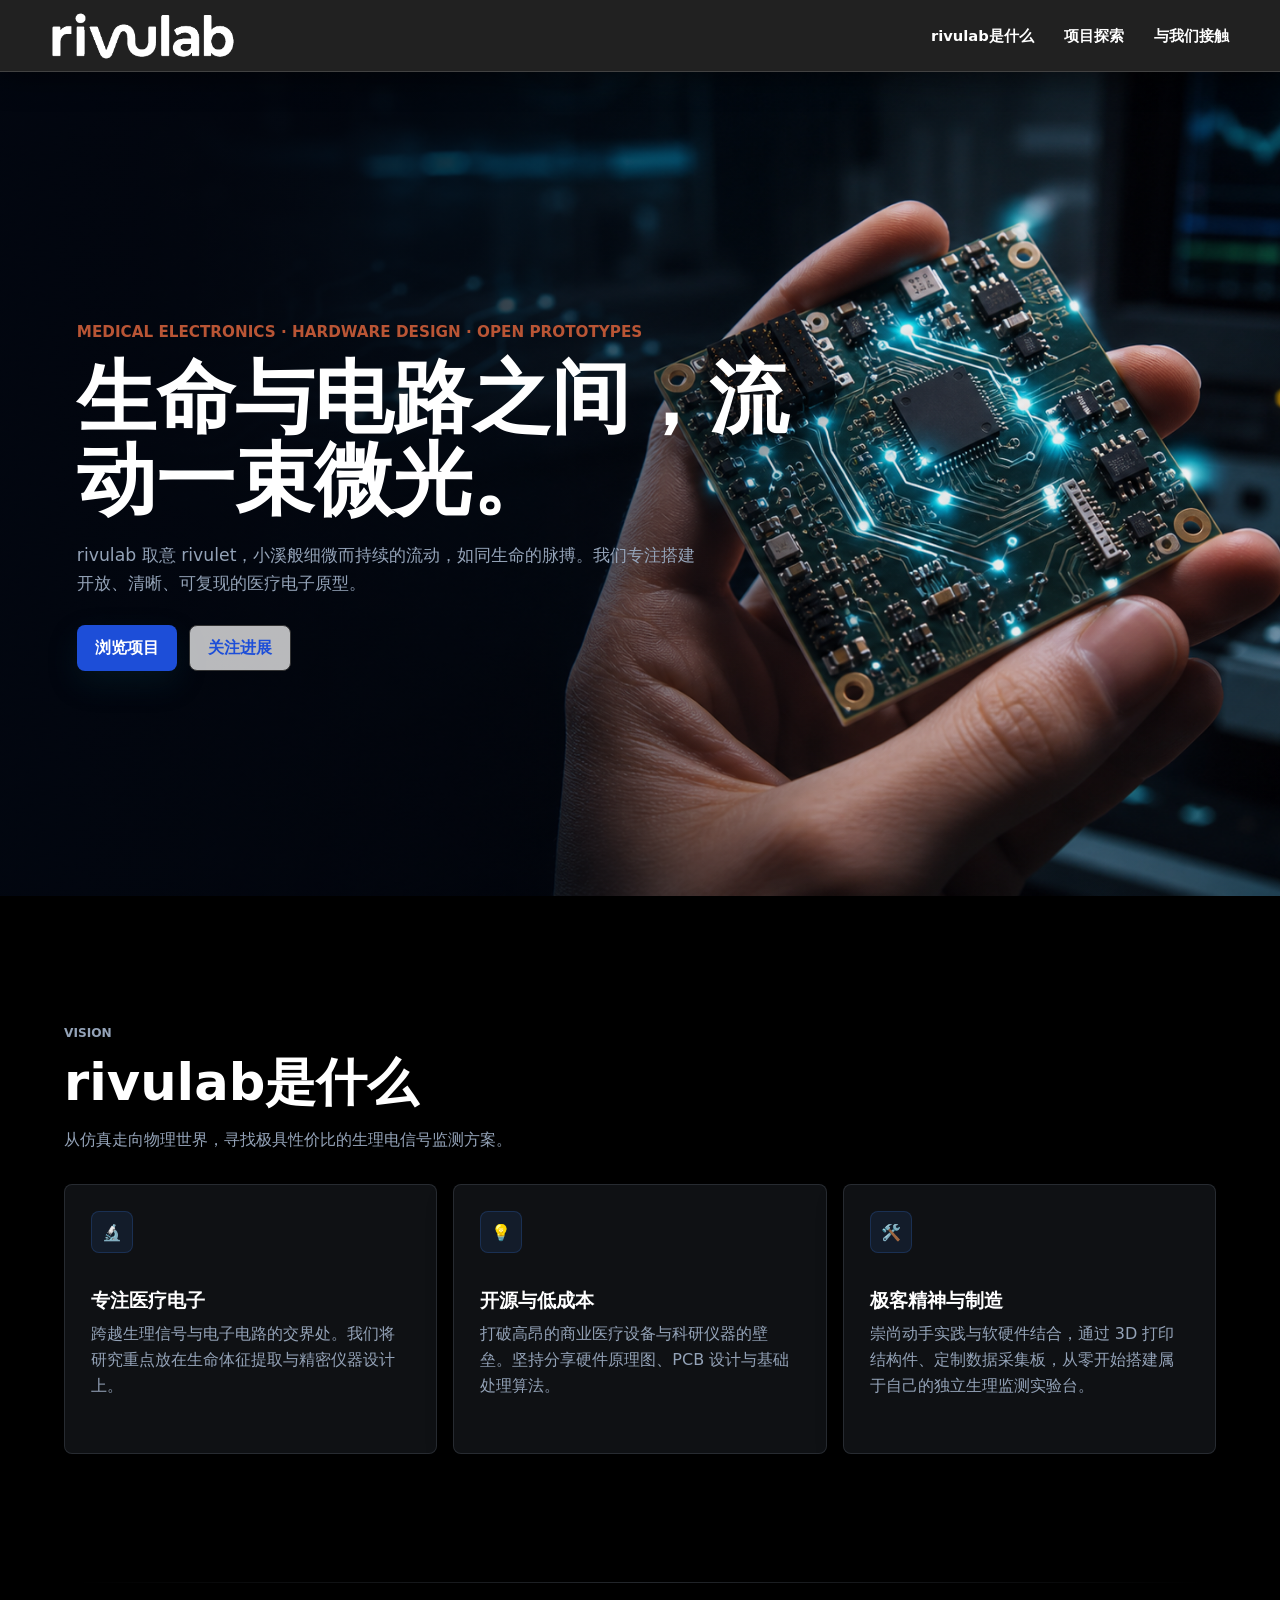
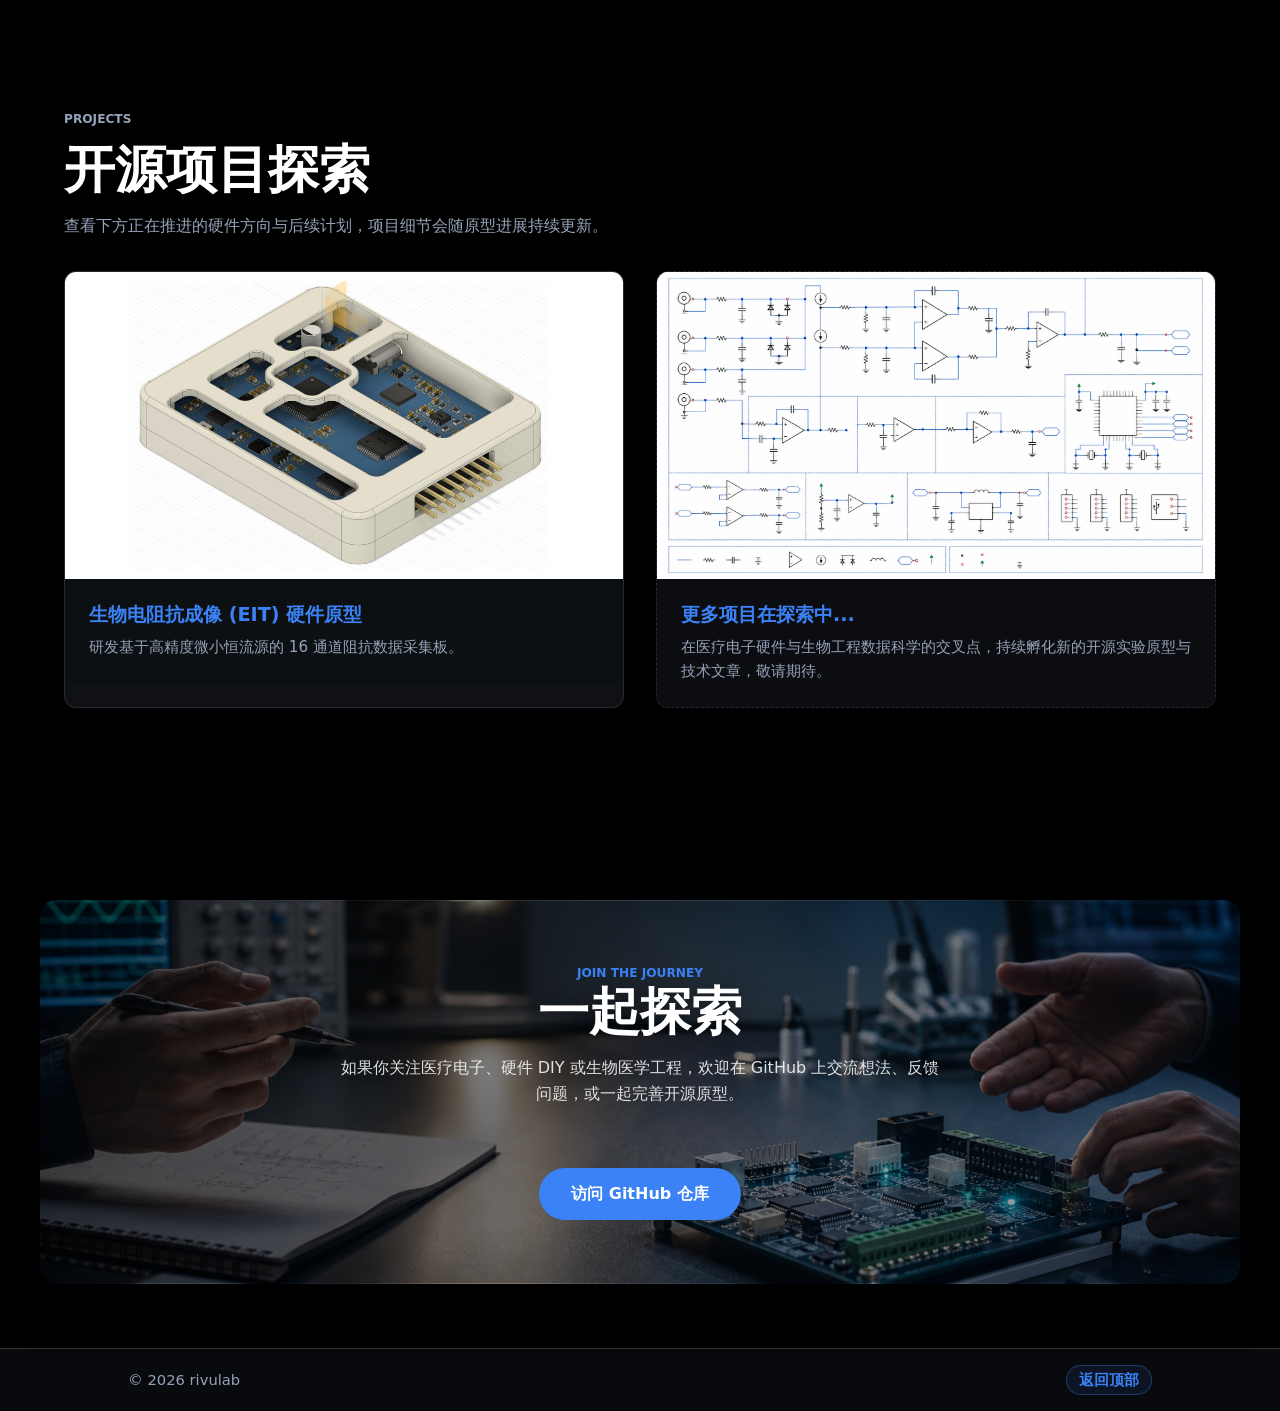
==== commit e7aec314: "1.0" ====
--- a/index.html
+++ b/index.html
@@ -7,7 +7,7 @@
       name="description"
       content="rivulab 专注医疗电子硬件设计，探索人体信号与精密电流之间的开放原型。"
     >
-    <title>rivulab</title>
+    <title>rivulab | 开源医疗硬件</title>
     <link rel="stylesheet" href="styles.css">
   </head>
   <body>
@@ -32,8 +32,14 @@
     <main id="top">
       <section class="hero">
         <div class="hero-copy">
-          <p class="eyebrow">Medical Electronics &middot; Hardware Design &middot; Open Prototypes</p>
-          <h1>生命与电路之间，流动一束微光。</h1>
+          <p class="eyebrow">
+            <span class="eyebrow-full">Medical Electronics &middot; Hardware Design &middot; Open Prototypes</span>
+            <span class="eyebrow-short">
+              <span>Medical Electronics</span>
+              <span>Hardware Design &middot; Open Prototypes</span>
+            </span>
+          </p>
+          <h1>生命与电路之间，<span class="mobile-title-break">流动一束微光。</span></h1>
           <p class="hero-text">
             rivulab 取意 rivulet，小溪般细微而持续的流动，如同生命的脉搏。我们专注搭建开放、清晰、可复现的医疗电子原型。
           </p>
@@ -52,21 +58,21 @@
         </div>
         <div class="feature-grid">
           <article class="feature">
-            <span class="feature-icon" style="color:var(--river);">🔬</span>
+            <span class="feature-icon">🔬</span>
             <h3>专注医疗电子</h3>
             <p>
               跨越生理信号与电子电路的交界处。我们将研究重点放在生命体征提取与精密仪器设计上。
             </p>
           </article>
           <article class="feature">
-            <span class="feature-icon" style="color:var(--river);">💡</span>
+            <span class="feature-icon">💡</span>
             <h3>开源与低成本</h3>
             <p>
               打破高昂的商业医疗设备与科研仪器的壁垒。坚持分享硬件原理图、PCB 设计与基础处理算法。
             </p>
           </article>
           <article class="feature">
-            <span class="feature-icon" style="color:var(--river);">🛠️</span>
+            <span class="feature-icon">🛠️</span>
             <h3>极客精神与制造</h3>
             <p>
               崇尚动手实践与软硬件结合，通过 3D 打印结构件、定制数据采集板，从零开始搭建属于自己的独立生理监测实验台。
@@ -79,45 +85,43 @@
         <div class="section-heading">
           <p class="eyebrow">Projects</p>
           <h2>开源项目探索</h2>
-          <p>选择下方感兴趣的项目卡片，进入了解最新的硬件版本与算法研发进度。</p>
+          <p>查看下方正在推进的硬件方向与后续计划，项目细节会随原型进展持续更新。</p>
         </div>
         
         <div class="project-grid">
-           <!-- 项目1卡片：EIT硬件，用户可以点击进入专属页面 -->
-           <a href="project-eit.html" class="project-card">
-               <img src="https://images.unsplash.com/photo-1518770660439-4636190af475?q=80&w=600&auto=format&fit=crop" alt="电子电路板与组件">
+           <article class="project-card">
+               <img src="assets/eit-hardware-prototype.jpg" alt="生物电阻抗成像硬件原型">
                <div class="project-card-content">
                    <h3>生物电阻抗成像 (EIT) 硬件原型</h3>
                    <p>研发基于高精度微小恒流源的 16 通道阻抗数据采集板。</p>
                </div>
-           </a>
+           </article>
 
-           <!-- 项目2卡片：预留项目 -->
-           <a href="#future" class="project-card" style="opacity: 0.85; border-style: dashed;">
-               <img src="https://images.unsplash.com/photo-1451187580459-43490279c0fa?q=80&w=600&auto=format&fit=crop" alt="从太空看地球" style="opacity: 0.8;">
+           <article class="project-card project-card-muted">
+               <img src="assets/project-future-kicad-schematic-white.png" alt="白底 KiCad 风格电路原理图">
                <div class="project-card-content">
                    <h3>更多项目在探索中...</h3>
                    <p>在医疗电子硬件与生物工程数据科学的交叉点，持续孵化新的开源实验原型与技术文章，敬请期待。</p>
                </div>
-           </a>
+           </article>
         </div>
       </section>
 
-      <section id="join" class="cta-section" style="background-color: var(--surface); padding: 4rem 2rem; border-radius: 16px; margin: 4rem auto; max-width: 1200px; text-align: center;">
+      <section id="join" class="cta-section">
         <div>
-          <p class="eyebrow" style="color: var(--river);">Join the journey</p>
-          <h2>欢迎极客与创客探讨。</h2>
-          <p style="max-width: 600px; margin: 0 auto 2rem; color: var(--muted);">
-            如果你同样热爱医疗电子、硬件 DIY 或者正在研究生物医学工程技术，欢迎在 GitHub 上提 Issue 或通过社交渠道建立联系。
+          <p class="eyebrow">Join the journey</p>
+          <h2>一起探索</h2>
+          <p class="join-text">
+            如果你关注医疗电子、硬件 DIY 或生物医学工程，欢迎在 GitHub 上交流想法、反馈问题，或一起完善开源原型。
           </p>
         </div>
-        <a class="button primary" href="https://github.com/rivulab" style="background-color: var(--river); color: white; padding: 0.8rem 2rem; border-radius: 30px;">访问 GitHub 仓库</a>
+        <a class="button primary" href="https://github.com/rivulab" target="_blank" rel="noopener noreferrer">访问 GitHub 仓库</a>
       </section>
     </main>
 
-    <footer class="site-footer" style="text-align: center; padding: 2rem 0; color: var(--muted); border-top: 1px solid var(--line);">
-      <p>© <span id="year">2026</span> RivuLab. Medical Electronics & Bioengineering.</p>
-      <a href="#top" style="color: var(--river);">返回顶部</a>
+    <footer class="site-footer">
+      <p>© <span id="year">2026</span> rivulab</p>
+      <a href="#top">返回顶部</a>
     </footer>
 
     <script src="script.js"></script>
--- a/styles.css
+++ b/styles.css
@@ -39,6 +39,44 @@
 img {
   display: block;
   max-width: 100%;
+}
+
+.reveal {
+  opacity: 0;
+  transform: translateY(28px);
+  transition:
+    opacity 700ms ease,
+    transform 700ms ease;
+  transition-delay: var(--reveal-delay, 0ms);
+}
+
+.reveal.is-visible {
+  opacity: 1;
+  transform: translateY(0);
+}
+
+.reveal-card {
+  transform: translateY(34px) scale(0.985);
+}
+
+.reveal-card.is-visible {
+  transform: translateY(0) scale(1);
+}
+
+@media (prefers-reduced-motion: reduce) {
+  html {
+    scroll-behavior: auto;
+  }
+
+  .reveal {
+    opacity: 1;
+    transform: none;
+    transition: none;
+  }
+
+  .button {
+    transition: none;
+  }
 }
 
 .site-header {
@@ -126,17 +164,17 @@
   align-items: center;
   overflow: hidden;
   min-height: calc(100vh - 76px);
-  padding-block: clamp(72px, 10vw, 128px) 56px;
-  padding-inline: clamp(32px, 8vw, 180px) clamp(24px, 6vw, 96px);
+  padding-block: clamp(56px, 7vw, 104px) clamp(40px, 5vw, 64px);
+  padding-inline: clamp(28px, 6vw, 112px) clamp(24px, 5vw, 88px);
   background:
     linear-gradient(90deg, rgba(2, 7, 18, 0.78) 0%, rgba(2, 7, 18, 0.48) 38%, rgba(2, 7, 18, 0.08) 68%, rgba(2, 7, 18, 0.04) 100%),
-    url("assets/hero-circuit-hand.png") center / cover no-repeat;
+    url("assets/hero-circuit-hand.png") 54% center / cover no-repeat;
 }
 
 .hero-copy {
   position: relative;
   z-index: 1;
-  max-width: 820px;
+  max-width: min(720px, 58vw);
 }
 
 .eyebrow {
@@ -154,6 +192,14 @@
   line-height: 1.35;
 }
 
+.eyebrow-short {
+  display: none;
+}
+
+.mobile-title-break {
+  display: inline;
+}
+
 h1,
 h2,
 h3,
@@ -162,10 +208,10 @@
 }
 
 h1 {
-  max-width: 900px;
-  margin-bottom: 22px;
-  font-size: clamp(2.7rem, 7vw, 6.3rem);
-  line-height: 0.98;
+  max-width: 760px;
+  margin-bottom: 20px;
+  font-size: clamp(2.35rem, 6.2vw, 5.4rem);
+  line-height: 1.04;
   letter-spacing: 0;
 }
 
@@ -193,9 +239,9 @@
 }
 
 .hero-text {
-  max-width: 680px;
+  max-width: 620px;
   margin-bottom: 28px;
-  font-size: clamp(1rem, 2vw, 1.2rem);
+  font-size: clamp(1rem, 1.35vw, 1.12rem);
 }
 
 .hero-actions {
@@ -268,6 +314,34 @@
   padding: clamp(68px, 10vw, 132px) clamp(18px, 5vw, 72px);
 }
 
+.section,
+.cta-section {
+  position: relative;
+}
+
+.section + .section::before,
+.section + .cta-section::before,
+.cta-section + .section::before {
+  content: "";
+  position: absolute;
+  top: 0;
+  right: clamp(18px, 6vw, 96px);
+  left: clamp(18px, 6vw, 96px);
+  height: 1px;
+  background: linear-gradient(90deg, transparent, rgba(148, 163, 184, 0.24), transparent);
+}
+
+.section::after {
+  content: "";
+  position: absolute;
+  right: 0;
+  bottom: -1px;
+  left: 0;
+  height: clamp(36px, 7vw, 84px);
+  pointer-events: none;
+  background: linear-gradient(180deg, transparent, rgba(0, 0, 0, 0.28));
+}
+
 .section-heading {
   max-width: 720px;
   margin-bottom: 32px;
@@ -281,10 +355,11 @@
 
 .feature,
 .project {
-  border: 1px solid var(--line);
+  border: 1px solid rgba(148, 163, 184, 0.18);
   border-radius: 8px;
-  background: rgba(255, 255, 255, 0.03); backdrop-filter: blur(10px);
-  box-shadow: 0 12px 30px rgba(24, 47, 54, 0.05);
+  background: rgba(22, 24, 29, 0.72);
+  backdrop-filter: blur(10px);
+  box-shadow: 0 12px 30px rgba(0, 0, 0, 0.16);
 }
 
 .feature {
@@ -378,6 +453,56 @@
   max-width: 760px;
 }
 
+#join {
+  position: relative;
+  isolation: isolate;
+  overflow: hidden;
+  margin: clamp(28px, 5vw, 64px) auto;
+  max-width: 1200px;
+  border-radius: 16px;
+  padding: 4rem 2rem;
+  flex-direction: column;
+  justify-content: center;
+  text-align: center;
+  background-image:
+    linear-gradient(90deg, rgba(0, 0, 0, 0.58), rgba(0, 0, 0, 0.34)),
+    url("assets/cta-medical-electronics-discussion.png");
+  background-position: center;
+  background-size: cover;
+  background-color: #0b0f14;
+  color: #ffffff;
+  box-shadow: 0 22px 56px rgba(0, 0, 0, 0.24);
+}
+
+#join > * {
+  position: relative;
+  z-index: 1;
+}
+
+#join h2 {
+  text-shadow: 0 2px 20px rgba(0, 0, 0, 0.36);
+}
+
+#join p:not(.eyebrow) {
+  color: rgba(255, 255, 255, 0.86) !important;
+}
+
+#join .eyebrow {
+  color: var(--river);
+}
+
+#join .join-text {
+  max-width: 600px;
+  margin: 0 auto 2rem;
+}
+
+#join .button.primary {
+  border-radius: 999px;
+  padding: 0.8rem 2rem;
+  background: var(--river);
+  color: #ffffff;
+}
+
 .cta-section .eyebrow {
   color: var(--sun);
 }
@@ -398,13 +523,43 @@
   align-items: center;
   justify-content: space-between;
   gap: 16px;
-  padding: 26px clamp(18px, 5vw, 72px);
+  border-top: 1px solid var(--line);
+  padding: 16px clamp(96px, 10vw, 220px);
+  background: rgba(10, 12, 16, 0.86);
   color: var(--muted);
   font-size: 0.92rem;
 }
 
 .site-footer p {
   margin-bottom: 0;
+}
+
+.site-footer a {
+  display: inline-flex;
+  min-height: 30px;
+  align-items: center;
+  justify-content: center;
+  border: 1px solid rgba(59, 130, 246, 0.36);
+  border-radius: 999px;
+  padding: 0 12px;
+  background: rgba(59, 130, 246, 0.1);
+  color: var(--river);
+  font-weight: 760;
+}
+
+@media (min-width: 1680px) {
+  .hero {
+    padding-inline-start: clamp(88px, 5.5vw, 128px);
+    background-position: 52% center;
+  }
+
+  h1 {
+    font-size: clamp(4.75rem, 4.6vw, 5.15rem);
+  }
+
+  .site-footer {
+    padding-inline: clamp(180px, 9vw, 260px);
+  }
 }
 
 @media (max-width: 860px) {
@@ -425,18 +580,21 @@
 
   .site-nav {
     position: absolute;
-    top: calc(100% + 8px);
-    right: 18px;
-    left: 18px;
+    top: calc(100% + 10px);
+    right: 16px;
+    left: 16px;
     display: none;
     flex-direction: column;
     align-items: stretch;
-    gap: 0;
+    gap: 6px;
     overflow: hidden;
-    border: 1px solid var(--line);
-    border-radius: 8px;
-    background: rgba(255,255,255,0.03);
-    box-shadow: var(--shadow);
+    padding: 8px;
+    border: 1px solid rgba(148, 163, 184, 0.42);
+    border-radius: 10px;
+    background: rgba(15, 17, 22, 0.96);
+    box-shadow: 0 18px 42px rgba(0, 0, 0, 0.45);
+    backdrop-filter: blur(16px);
+    -webkit-backdrop-filter: blur(16px);
   }
 
   .site-nav.is-open {
@@ -444,12 +602,31 @@
   }
 
   .site-nav a {
-    padding: 14px 16px;
-    border-bottom: 1px solid var(--line);
-  }
-
-  .site-nav a:last-child {
-    border-bottom: 0;
+    display: flex;
+    min-height: 44px;
+    align-items: center;
+    justify-content: space-between;
+    border: 1px solid rgba(148, 163, 184, 0.14);
+    border-radius: 8px;
+    padding: 0 13px 0 14px;
+    background: rgba(255, 255, 255, 0.04);
+    color: rgba(255, 255, 255, 0.92);
+    font-size: 0.9rem;
+    font-weight: 700;
+    line-height: 1.2;
+  }
+
+  .site-nav a::after {
+    content: ">";
+    color: rgba(148, 163, 184, 0.8);
+    font-size: 0.82rem;
+    font-weight: 800;
+  }
+
+  .site-nav a:hover {
+    border-color: rgba(59, 130, 246, 0.42);
+    background: rgba(59, 130, 246, 0.13);
+    color: #ffffff;
   }
 
   .split-section {
@@ -457,10 +634,25 @@
   }
 
   .hero {
-    min-height: auto;
-    padding-top: 56px;
+    min-height: min(780px, calc(100svh - 64px));
+    align-items: flex-end;
+    padding-block: clamp(44px, 10vw, 72px) clamp(36px, 9vw, 56px);
     padding-inline: clamp(18px, 5vw, 32px);
     background-position: 62% center;
+    background-size: cover;
+  }
+
+  .hero-copy {
+    max-width: 560px;
+  }
+
+  h1 {
+    font-size: clamp(1.9rem, 7.4vw, 3.1rem);
+    line-height: 1.08;
+  }
+
+  .hero .eyebrow {
+    font-size: clamp(0.7rem, 2.25vw, 0.84rem);
   }
 
   .feature-grid,
@@ -468,12 +660,55 @@
     grid-template-columns: 1fr;
   }
 
+  .feature-grid {
+    gap: 10px;
+  }
+
+  .feature {
+    display: grid;
+    grid-template-columns: 34px 1fr;
+    align-items: center;
+    column-gap: 12px;
+    min-height: 0;
+    padding: 12px 14px;
+  }
+
+  .feature-icon {
+    width: 32px;
+    height: 32px;
+    margin-bottom: 0;
+    font-size: 0.95rem;
+  }
+
+  .feature h3 {
+    margin-bottom: 0;
+    font-size: 1rem;
+    line-height: 1.25;
+    white-space: nowrap;
+  }
+
+  .feature p {
+    display: none;
+  }
+
   .cta-section,
-  .site-footer,
   .project {
     align-items: flex-start;
     flex-direction: column;
   }
+
+  #join {
+    align-items: center;
+    text-align: center;
+  }
+
+  .site-footer {
+    flex-direction: row;
+    align-items: center;
+    justify-content: space-between;
+    gap: 10px;
+    padding: 14px clamp(18px, 6vw, 32px);
+  }
 }
 
 @media (max-width: 520px) {
@@ -481,22 +716,176 @@
     padding-inline: 16px;
   }
 
+  .site-nav {
+    right: 12px;
+    left: 12px;
+    padding: 7px;
+  }
+
+  .site-nav a {
+    min-height: 40px;
+    padding-inline: 12px;
+    font-size: 0.86rem;
+  }
+
   .brand-wordmark {
     height: 32px;
     max-width: 148px;
   }
 
+  .section,
+  .cta-section {
+    padding-block: 48px;
+  }
+
+  .section::after {
+    height: 42px;
+  }
+
+  .section + .section::before,
+  .section + .cta-section::before,
+  .cta-section + .section::before {
+    right: 20px;
+    left: 20px;
+  }
+
+  #join {
+    margin-block: 28px;
+    background-position: center, 56% center;
+    background-repeat: no-repeat;
+    background-size: auto, cover;
+  }
+
+  .section-heading {
+    margin-bottom: 22px;
+  }
+
+  .section-heading h2 {
+    margin-bottom: 10px;
+    font-size: clamp(1.6rem, 8vw, 2.05rem);
+  }
+
+  .section-heading p {
+    font-size: 0.92rem;
+    line-height: 1.55;
+  }
+
+  .feature-grid {
+    grid-template-columns: 1fr;
+    gap: 8px;
+  }
+
+  .feature {
+    display: grid;
+    grid-template-columns: 32px 1fr;
+    align-items: center;
+    column-gap: 10px;
+    min-height: 0;
+    padding: 10px 12px;
+    text-align: left;
+  }
+
+  .feature-icon {
+    width: 30px;
+    height: 30px;
+    margin-bottom: 0;
+    font-size: 0.9rem;
+  }
+
+  .feature h3 {
+    margin-bottom: 0;
+    font-size: 0.95rem;
+    line-height: 1.25;
+    white-space: nowrap;
+  }
+
+  .feature p {
+    display: none;
+  }
+
   h1 {
-    font-size: 2.55rem;
+    max-width: 11.5em;
+    margin-bottom: 12px;
+    font-size: clamp(1.42rem, 6.25vw, 1.82rem);
+    line-height: 1.16;
+  }
+
+  .hero {
+    min-height: min(680px, calc(100svh - 64px));
+    padding-block: 44px 42px;
+    background-position: 66% center;
+    background-size: cover;
+  }
+
+  .hero-copy {
+    display: grid;
+    max-width: 88vw;
+    text-shadow: 0 2px 18px rgba(0, 0, 0, 0.58);
+  }
+
+  .hero-text {
+    max-width: 24em;
+    margin-bottom: 18px;
+    font-size: 0.84rem;
+    line-height: 1.5;
+  }
+
+  .hero .eyebrow {
+    margin-bottom: 10px;
+    font-size: 0.66rem;
+    line-height: 1.3;
+  }
+
+  .hero .eyebrow-full {
+    display: none;
+  }
+
+  .hero .eyebrow-short {
+    display: grid;
+    gap: 4px;
+  }
+
+  .mobile-title-break {
+    display: block;
+  }
+
+  .hero-actions {
+    flex-wrap: nowrap;
+    gap: 8px;
+  }
+
+  .hero-actions .button {
+    width: auto;
+    min-height: 34px;
+    padding: 0 11px;
+    font-size: 0.8rem;
   }
 
   .button {
     width: 100%;
+  }
+
+  #join .button {
+    width: auto;
+    align-self: center;
   }
 
   .timeline article {
     grid-template-columns: 1fr;
     gap: 6px;
+  }
+
+  .site-footer {
+    padding: 14px 20px;
+  }
+
+  .site-footer a {
+    min-height: 30px;
+    box-shadow: none;
+  }
+
+  .project-card img {
+    height: 260px;
   }
 }
 
@@ -507,26 +896,35 @@
   margin-top: 2rem;
 }
 .project-card {
-  background: rgba(255,255,255,0.03);
-  border: 1px solid var(--line);
+  background: rgba(22, 24, 29, 0.72);
+  border: 1px solid rgba(148, 163, 184, 0.18);
   border-radius: 12px;
   overflow: hidden;
   transition: transform 0.3s ease, box-shadow 0.3s ease;
   display: flex;
   flex-direction: column;
 }
+
+.project-card-muted {
+  border-style: dashed;
+  background: rgba(22, 24, 29, 0.62);
+}
+
 .project-card:hover {
   transform: translateY(-5px);
   box-shadow: var(--shadow);
   border-color: var(--river);
+  background: rgba(28, 31, 37, 0.82);
 }
 .project-card img {
   width: 100%;
-  height: 220px;
-  object-fit: cover;
+  height: clamp(280px, 24vw, 360px);
+  object-fit: contain;
+  background: #ffffff;
 }
 .project-card-content {
   padding: 1.5rem;
+  background: rgba(10, 12, 16, 0.18);
 }
 .project-card h3 {
   margin-top: 0;
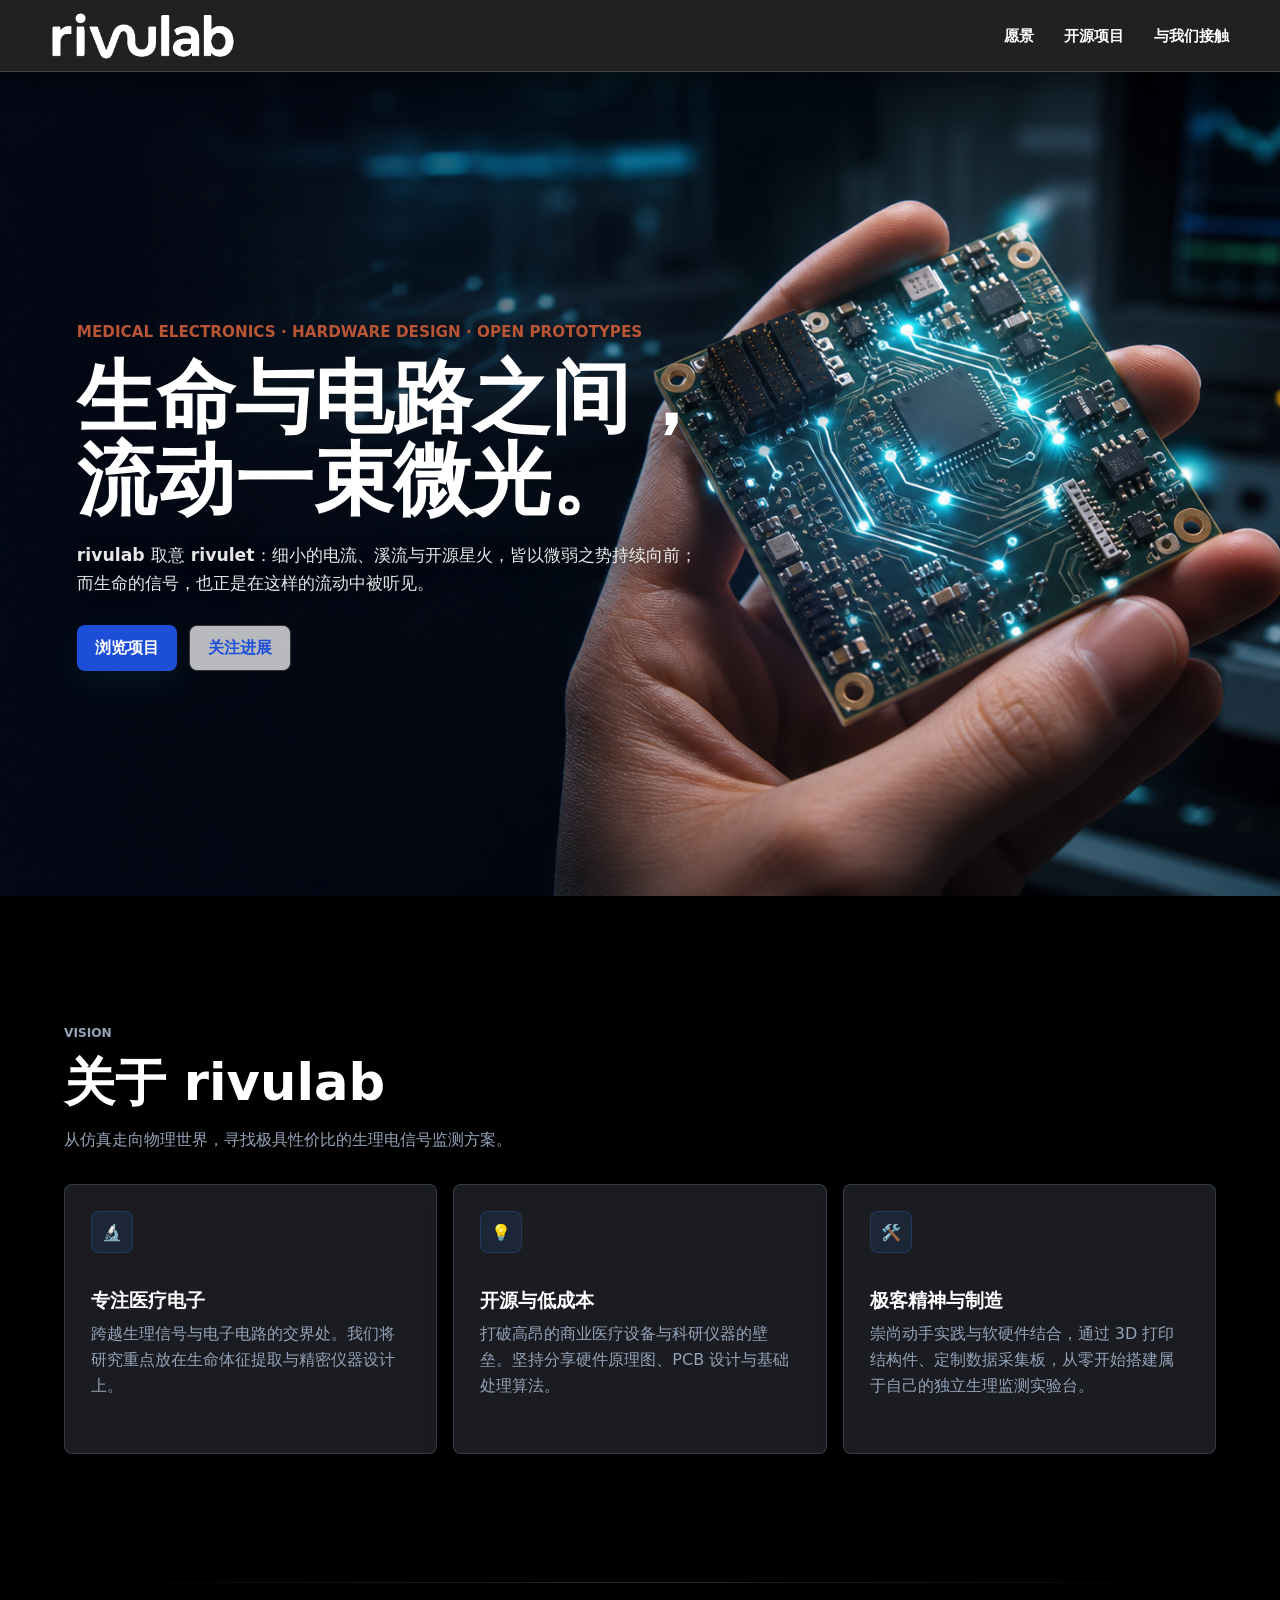
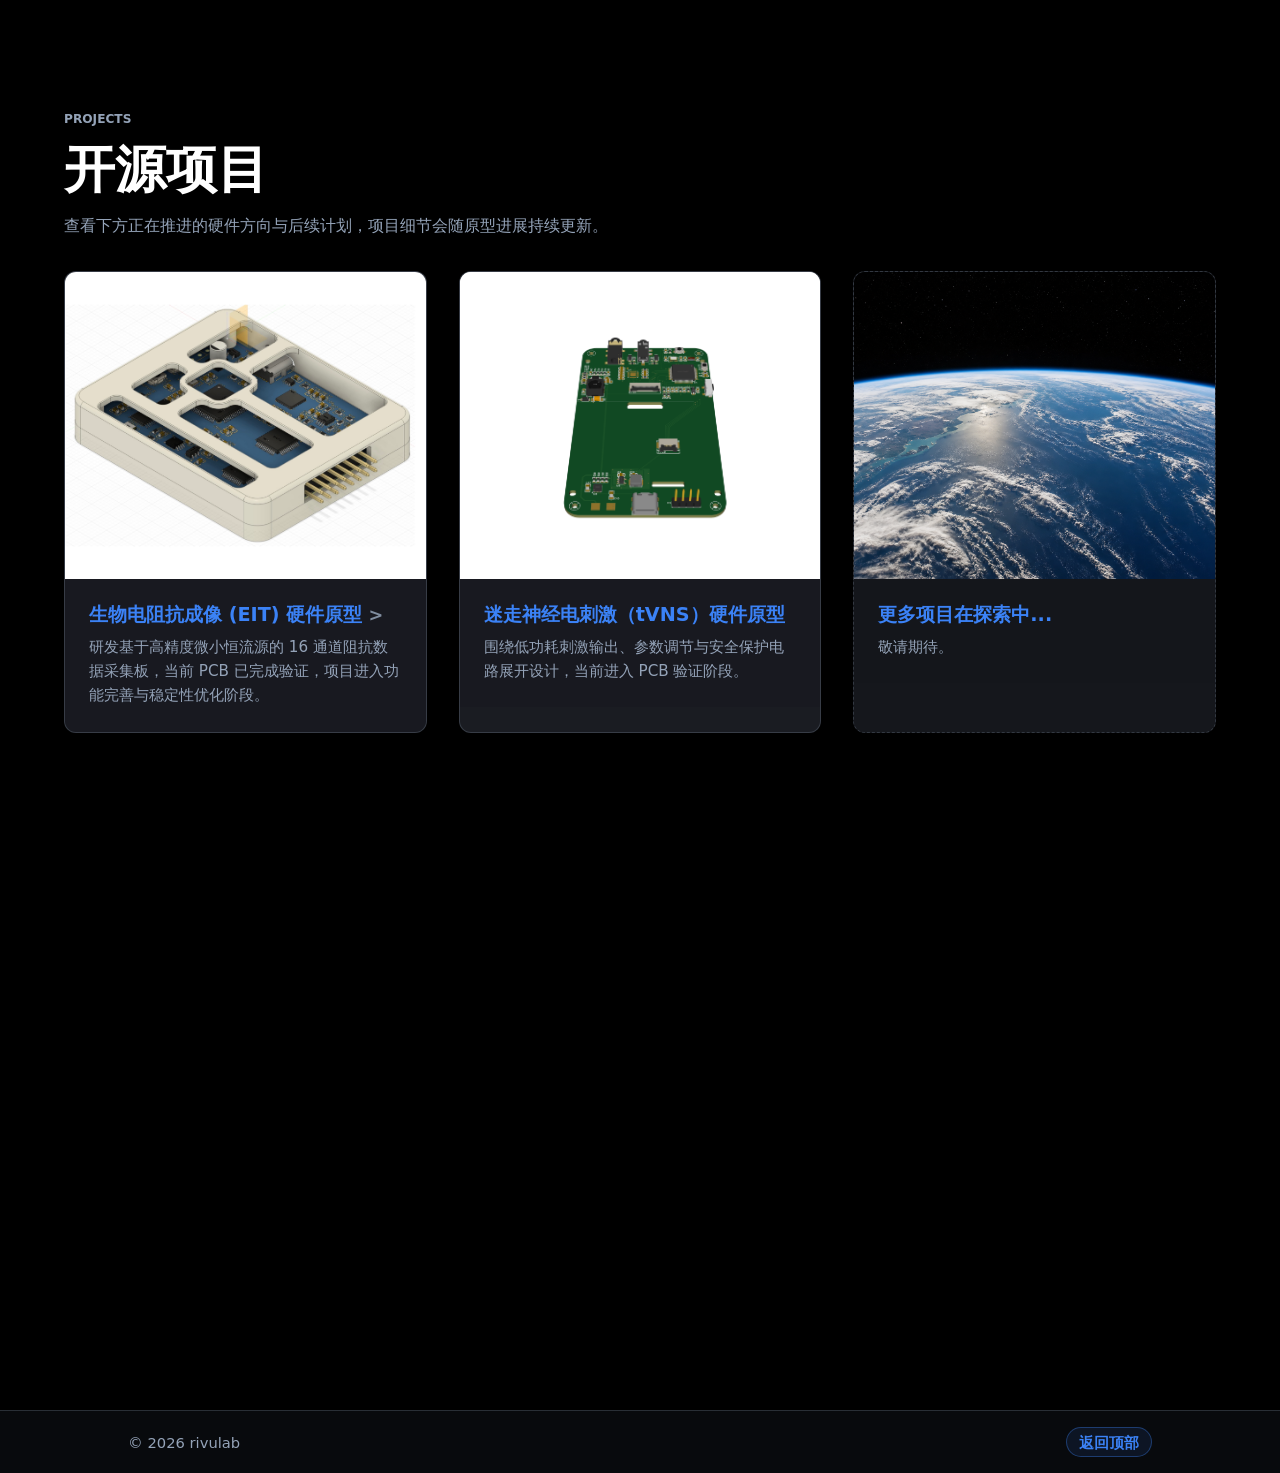
==== commit ec81fd4d: "1.1" ====
--- a/index.html
+++ b/index.html
@@ -23,8 +23,8 @@
         <span></span>
       </button>
       <nav id="site-nav" class="site-nav" aria-label="主导航">
-        <a href="#about">rivulab是什么</a>
-        <a href="#projects">项目探索</a>
+        <a href="#about">愿景</a>
+        <a href="#projects">开源项目</a>
         <a href="#join">与我们接触</a>
       </nav>
     </header>
@@ -41,7 +41,7 @@
           </p>
           <h1>生命与电路之间，<span class="mobile-title-break">流动一束微光。</span></h1>
           <p class="hero-text">
-            rivulab 取意 rivulet，小溪般细微而持续的流动，如同生命的脉搏。我们专注搭建开放、清晰、可复现的医疗电子原型。
+            rivulab 取意 rivulet：细小的电流、溪流与开源星火，皆以微弱之势持续向前；而生命的信号，也正是在这样的流动中被听见。
           </p>
           <div class="hero-actions" aria-label="快速入口">
             <a class="button primary" href="#projects">浏览项目</a>
@@ -53,7 +53,7 @@
       <section id="about" class="section">
         <div class="section-heading">
           <p class="eyebrow">Vision</p>
-          <h2>rivulab是什么</h2>
+          <h2>关于 rivulab</h2>
           <p>从仿真走向物理世界，寻找极具性价比的生理电信号监测方案。</p>
         </div>
         <div class="feature-grid">
@@ -84,24 +84,34 @@
       <section id="projects" class="section">
         <div class="section-heading">
           <p class="eyebrow">Projects</p>
-          <h2>开源项目探索</h2>
+          <h2>开源项目</h2>
           <p>查看下方正在推进的硬件方向与后续计划，项目细节会随原型进展持续更新。</p>
         </div>
         
         <div class="project-grid">
-           <article class="project-card">
+           <a class="project-card project-card-link" href="eit.html" aria-label="查看生物电阻抗成像 EIT 硬件原型项目详情">
                <img src="assets/eit-hardware-prototype.jpg" alt="生物电阻抗成像硬件原型">
                <div class="project-card-content">
                    <h3>生物电阻抗成像 (EIT) 硬件原型</h3>
-                   <p>研发基于高精度微小恒流源的 16 通道阻抗数据采集板。</p>
+                   <p>研发基于高精度微小恒流源的 16 通道阻抗数据采集板，当前 PCB 已完成验证，项目进入功能完善与稳定性优化阶段。</p>
+               </div>
+           </a>
+
+           <article class="project-card">
+               <div class="project-card-media project-card-media-tvns">
+                   <img src="tvns.png" alt="迷走神经电刺激（tVNS）硬件原型">
+               </div>
+               <div class="project-card-content">
+                   <h3>迷走神经电刺激（tVNS）硬件原型</h3>
+                   <p>围绕低功耗刺激输出、参数调节与安全保护电路展开设计，当前进入 PCB 验证阶段。</p>
                </div>
            </article>
 
            <article class="project-card project-card-muted">
-               <img src="assets/project-future-kicad-schematic-white.png" alt="白底 KiCad 风格电路原理图">
+               <img class="project-image-cover" src="assets/project-earth-from-space.png" alt="太空视角下的地球">
                <div class="project-card-content">
                    <h3>更多项目在探索中...</h3>
-                   <p>在医疗电子硬件与生物工程数据科学的交叉点，持续孵化新的开源实验原型与技术文章，敬请期待。</p>
+                   <p>敬请期待。</p>
                </div>
            </article>
         </div>
@@ -115,7 +125,7 @@
             如果你关注医疗电子、硬件 DIY 或生物医学工程，欢迎在 GitHub 上交流想法、反馈问题，或一起完善开源原型。
           </p>
         </div>
-        <a class="button primary" href="https://github.com/rivulab" target="_blank" rel="noopener noreferrer">访问 GitHub 仓库</a>
+        <a class="button primary" href="https://github.com/Lemon-Ye" target="_blank" rel="noopener noreferrer">访问 GitHub 仓库</a>
       </section>
     </main>
 
--- a/styles.css
+++ b/styles.css
@@ -76,6 +76,10 @@
 
   .button {
     transition: none;
+  }
+
+  .hero::after {
+    animation: none;
   }
 }
 
@@ -160,21 +164,57 @@
 
 .hero {
   position: relative;
-  display: flex;
+  display: grid;
+  grid-template-columns: minmax(0, 1280px);
+  justify-content: center;
   align-items: center;
   overflow: hidden;
   min-height: calc(100vh - 76px);
   padding-block: clamp(56px, 7vw, 104px) clamp(40px, 5vw, 64px);
   padding-inline: clamp(28px, 6vw, 112px) clamp(24px, 5vw, 88px);
+  background: #020712;
+}
+
+.hero::before,
+.hero::after {
+  content: "";
+  position: absolute;
+  inset: 0;
+  pointer-events: none;
+}
+
+.hero::before {
+  z-index: 0;
+  background: url("assets/hero-circuit-hand.png") 54% center / cover no-repeat;
+}
+
+.hero::after {
+  z-index: 0;
   background:
-    linear-gradient(90deg, rgba(2, 7, 18, 0.78) 0%, rgba(2, 7, 18, 0.48) 38%, rgba(2, 7, 18, 0.08) 68%, rgba(2, 7, 18, 0.04) 100%),
-    url("assets/hero-circuit-hand.png") 54% center / cover no-repeat;
+    radial-gradient(circle at 76% 36%, rgba(80, 220, 255, 0.26), rgba(80, 220, 255, 0.08) 10%, transparent 26%),
+    radial-gradient(circle at 68% 55%, rgba(59, 130, 246, 0.2), transparent 22%),
+    linear-gradient(90deg, rgba(2, 7, 18, 0.78) 0%, rgba(2, 7, 18, 0.48) 38%, rgba(2, 7, 18, 0.08) 68%, rgba(2, 7, 18, 0.04) 100%);
+  animation: hero-glow 4.8s ease-in-out infinite;
+  mix-blend-mode: screen;
+}
+
+@keyframes hero-glow {
+  0%,
+  100% {
+    opacity: 0.72;
+  }
+
+  50% {
+    opacity: 1;
+  }
 }
 
 .hero-copy {
   position: relative;
   z-index: 1;
+  width: min(720px, 58vw);
   max-width: min(720px, 58vw);
+  justify-self: start;
 }
 
 .eyebrow {
@@ -197,7 +237,7 @@
 }
 
 .mobile-title-break {
-  display: inline;
+  display: block;
 }
 
 h1,
@@ -241,7 +281,10 @@
 .hero-text {
   max-width: 620px;
   margin-bottom: 28px;
+  color: rgba(255, 255, 255, 0.9);
   font-size: clamp(1rem, 1.35vw, 1.12rem);
+  font-weight: 560;
+  text-shadow: 0 2px 16px rgba(0, 0, 0, 0.66);
 }
 
 .hero-actions {
@@ -347,6 +390,18 @@
   margin-bottom: 32px;
 }
 
+.section > .section-heading,
+.section > .feature-grid,
+.section > .project-grid {
+  width: min(100%, 1280px);
+  margin-right: auto;
+  margin-left: auto;
+}
+
+.section > .section-heading {
+  max-width: 1280px;
+}
+
 .feature-grid {
   display: grid;
   grid-template-columns: repeat(3, 1fr);
@@ -355,9 +410,9 @@
 
 .feature,
 .project {
-  border: 1px solid rgba(148, 163, 184, 0.18);
+  border: 1px solid rgba(148, 163, 184, 0.24);
   border-radius: 8px;
-  background: rgba(22, 24, 29, 0.72);
+  background: rgba(32, 35, 42, 0.82);
   backdrop-filter: blur(10px);
   box-shadow: 0 12px 30px rgba(0, 0, 0, 0.16);
 }
@@ -457,8 +512,8 @@
   position: relative;
   isolation: isolate;
   overflow: hidden;
-  margin: clamp(28px, 5vw, 64px) auto;
-  max-width: 1200px;
+  margin: clamp(28px, 5vw, 64px) auto clamp(76px, 8vw, 120px);
+  max-width: 1280px;
   border-radius: 16px;
   padding: 4rem 2rem;
   flex-direction: column;
@@ -523,7 +578,7 @@
   align-items: center;
   justify-content: space-between;
   gap: 16px;
-  border-top: 1px solid var(--line);
+  border-top: 1px solid rgba(148, 163, 184, 0.24);
   padding: 16px clamp(96px, 10vw, 220px);
   background: rgba(10, 12, 16, 0.86);
   color: var(--muted);
@@ -550,7 +605,14 @@
 @media (min-width: 1680px) {
   .hero {
     padding-inline-start: clamp(88px, 5.5vw, 128px);
+  }
+
+  .hero::before {
     background-position: 52% center;
+  }
+
+  .hero-copy {
+    transform: translateX(-28px);
   }
 
   h1 {
@@ -896,8 +958,8 @@
   margin-top: 2rem;
 }
 .project-card {
-  background: rgba(22, 24, 29, 0.72);
-  border: 1px solid rgba(148, 163, 184, 0.18);
+  background: rgba(32, 35, 42, 0.82);
+  border: 1px solid rgba(148, 163, 184, 0.24);
   border-radius: 12px;
   overflow: hidden;
   transition: transform 0.3s ease, box-shadow 0.3s ease;
@@ -907,24 +969,52 @@
 
 .project-card-muted {
   border-style: dashed;
-  background: rgba(22, 24, 29, 0.62);
+  background: rgba(28, 31, 38, 0.76);
 }
 
 .project-card:hover {
   transform: translateY(-5px);
   box-shadow: var(--shadow);
   border-color: var(--river);
-  background: rgba(28, 31, 37, 0.82);
-}
+  background: rgba(39, 43, 52, 0.9);
+}
+
+.project-card-link {
+  color: inherit;
+}
+
+.project-card-link h3::after {
+  content: " >";
+  color: rgba(148, 163, 184, 0.84);
+  font-size: 0.92em;
+}
+
 .project-card img {
   width: 100%;
   height: clamp(280px, 24vw, 360px);
   object-fit: contain;
   background: #ffffff;
 }
+
+.project-card img.project-image-cover {
+  object-fit: cover;
+}
+
+.project-card-media {
+  height: clamp(280px, 24vw, 360px);
+  overflow: hidden;
+  background: #ffffff;
+}
+
+.project-card-media-tvns img {
+  height: 100%;
+  transform: scale(1.12);
+  transform-origin: center center;
+}
+
 .project-card-content {
   padding: 1.5rem;
-  background: rgba(10, 12, 16, 0.18);
+  background: rgba(18, 20, 26, 0.28);
 }
 .project-card h3 {
   margin-top: 0;
@@ -936,3 +1026,206 @@
   font-size: 0.95rem;
   margin-bottom: 0;
 }
+
+.project-hero {
+  display: grid;
+  grid-template-columns: minmax(0, 1.12fr) minmax(300px, 0.88fr);
+  gap: clamp(32px, 4vw, 56px);
+  align-items: center;
+  max-width: 1280px;
+  margin-right: auto;
+  margin-left: auto;
+  padding: clamp(68px, 9vw, 132px) clamp(18px, 5vw, 48px);
+  background:
+    linear-gradient(90deg, rgba(0, 0, 0, 0.78), rgba(0, 0, 0, 0.36)),
+    #050505;
+}
+
+.project-hero-copy {
+  max-width: 680px;
+  min-width: 0;
+}
+
+.project-hero h1 {
+  max-width: 9.8em;
+  margin-bottom: 20px;
+  font-size: clamp(2.1rem, 4.2vw, 3.8rem);
+}
+
+.project-title-main {
+  display: block;
+  white-space: nowrap;
+}
+
+.project-hero p:not(.eyebrow) {
+  max-width: 620px;
+  margin-bottom: 28px;
+  color: rgba(255, 255, 255, 0.88);
+  font-size: clamp(1rem, 1.35vw, 1.12rem);
+  text-shadow: 0 2px 16px rgba(0, 0, 0, 0.54);
+}
+
+.project-actions {
+  display: flex;
+  flex-wrap: wrap;
+  gap: 12px;
+}
+
+.project-hero img {
+  width: 100%;
+  max-height: 560px;
+  border: 1px solid rgba(148, 163, 184, 0.24);
+  border-radius: 8px;
+  object-fit: contain;
+  background: #ffffff;
+  box-shadow: 0 24px 70px rgba(0, 0, 0, 0.32);
+}
+
+.project-detail-section {
+  padding-top: clamp(58px, 8vw, 104px);
+  padding-bottom: clamp(58px, 8vw, 104px);
+}
+
+.project-detail-section .section-heading {
+  width: min(100%, 980px);
+  max-width: 980px;
+  margin-right: auto;
+  margin-left: auto;
+  text-align: left;
+}
+
+.detail-grid {
+  display: grid;
+  grid-template-columns: repeat(3, 1fr);
+  gap: 16px;
+}
+
+.detail-item {
+  min-height: 180px;
+  border: 1px solid rgba(148, 163, 184, 0.24);
+  border-radius: 8px;
+  padding: 24px;
+  background: rgba(32, 35, 42, 0.82);
+}
+
+.detail-item p,
+.detail-note p,
+.detail-list p {
+  color: var(--muted);
+}
+
+.detail-note {
+  max-width: 900px;
+  margin-right: auto;
+  margin-left: auto;
+  border: 1px solid rgba(148, 163, 184, 0.24);
+  border-radius: 8px;
+  padding: 22px 24px;
+  background: rgba(32, 35, 42, 0.82);
+}
+
+.detail-note p {
+  margin-bottom: 0;
+  font-size: 1rem;
+  line-height: 1.7;
+}
+
+.detail-list {
+  display: grid;
+  gap: 12px;
+  max-width: 900px;
+  margin-right: auto;
+  margin-left: auto;
+}
+
+.detail-list p {
+  margin-bottom: 0;
+  border-left: 3px solid rgba(59, 130, 246, 0.72);
+  padding: 14px 0 14px 18px;
+  background: linear-gradient(90deg, rgba(59, 130, 246, 0.1), transparent);
+}
+
+.detail-doc {
+  max-width: 980px;
+  min-height: 320px;
+  border: 1px solid rgba(148, 163, 184, 0.24);
+  border-radius: 8px;
+  padding: clamp(24px, 4vw, 44px);
+  background: rgba(32, 35, 42, 0.82);
+  color: var(--ink);
+}
+
+.detail-doc h3 {
+  margin-bottom: 16px;
+  color: var(--river);
+  font-size: clamp(1.35rem, 2.4vw, 2rem);
+}
+
+.detail-doc p {
+  margin-bottom: 0;
+  color: var(--muted);
+  font-size: 1rem;
+  line-height: 1.8;
+}
+
+.project-video {
+  max-width: 980px;
+  margin-right: auto;
+  margin-left: auto;
+  overflow: hidden;
+  border: 1px solid rgba(148, 163, 184, 0.24);
+  border-radius: 8px;
+  background: rgba(32, 35, 42, 0.82);
+  box-shadow: 0 18px 52px rgba(0, 0, 0, 0.24);
+}
+
+.project-video video {
+  display: block;
+  width: 100%;
+  aspect-ratio: 16 / 9;
+  background: #000000;
+}
+
+@media (max-width: 860px) {
+  .project-hero,
+  .detail-grid {
+    grid-template-columns: 1fr;
+  }
+
+  .project-hero {
+    padding-top: 56px;
+  }
+
+  .project-hero img {
+    max-height: 420px;
+  }
+}
+
+@media (max-width: 520px) {
+  .project-hero {
+    gap: 24px;
+    padding-block: 48px;
+  }
+
+  .project-hero h1 {
+    font-size: clamp(1.45rem, 6.4vw, 2.1rem);
+  }
+
+  .project-hero p:not(.eyebrow) {
+    margin-bottom: 20px;
+    font-size: 0.92rem;
+  }
+
+  .project-actions .button {
+    width: auto;
+  }
+
+  .project-hero img {
+    max-height: 320px;
+  }
+
+  .detail-item {
+    min-height: 0;
+    padding: 18px;
+  }
+}
